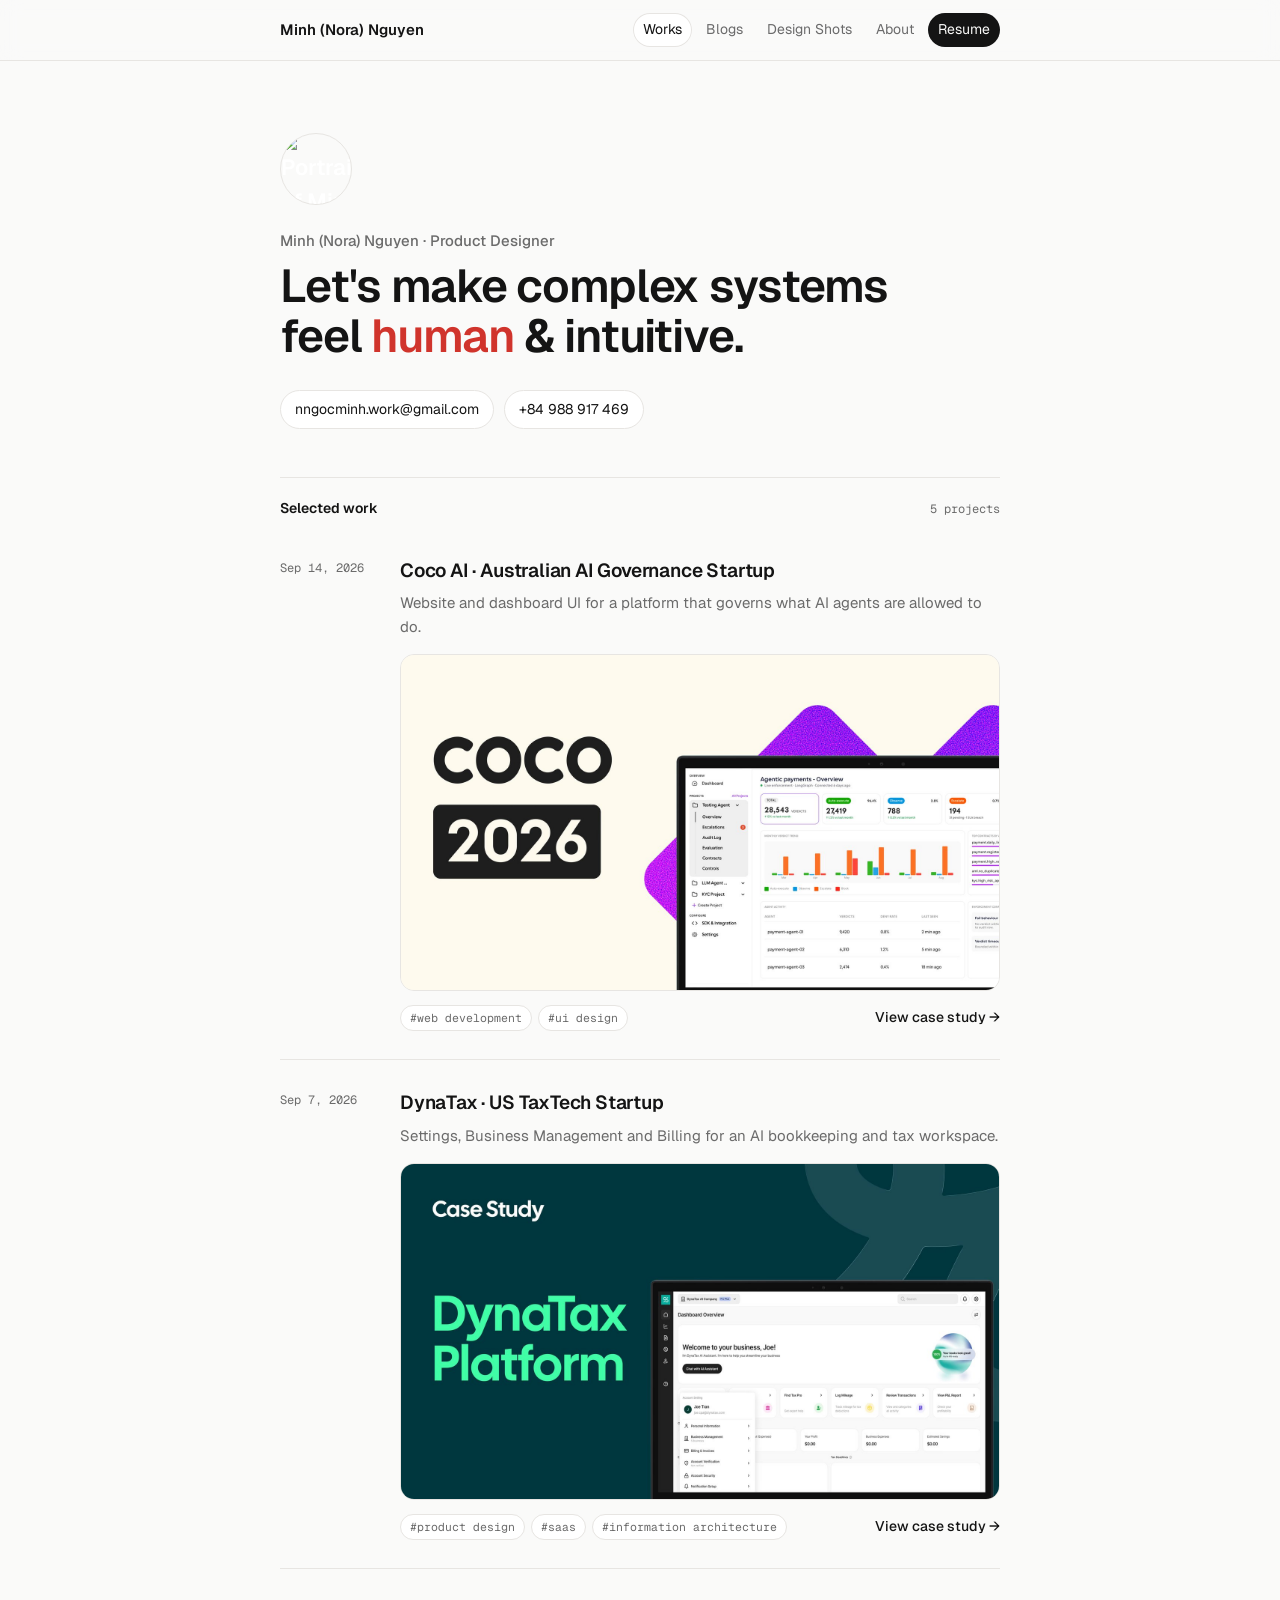
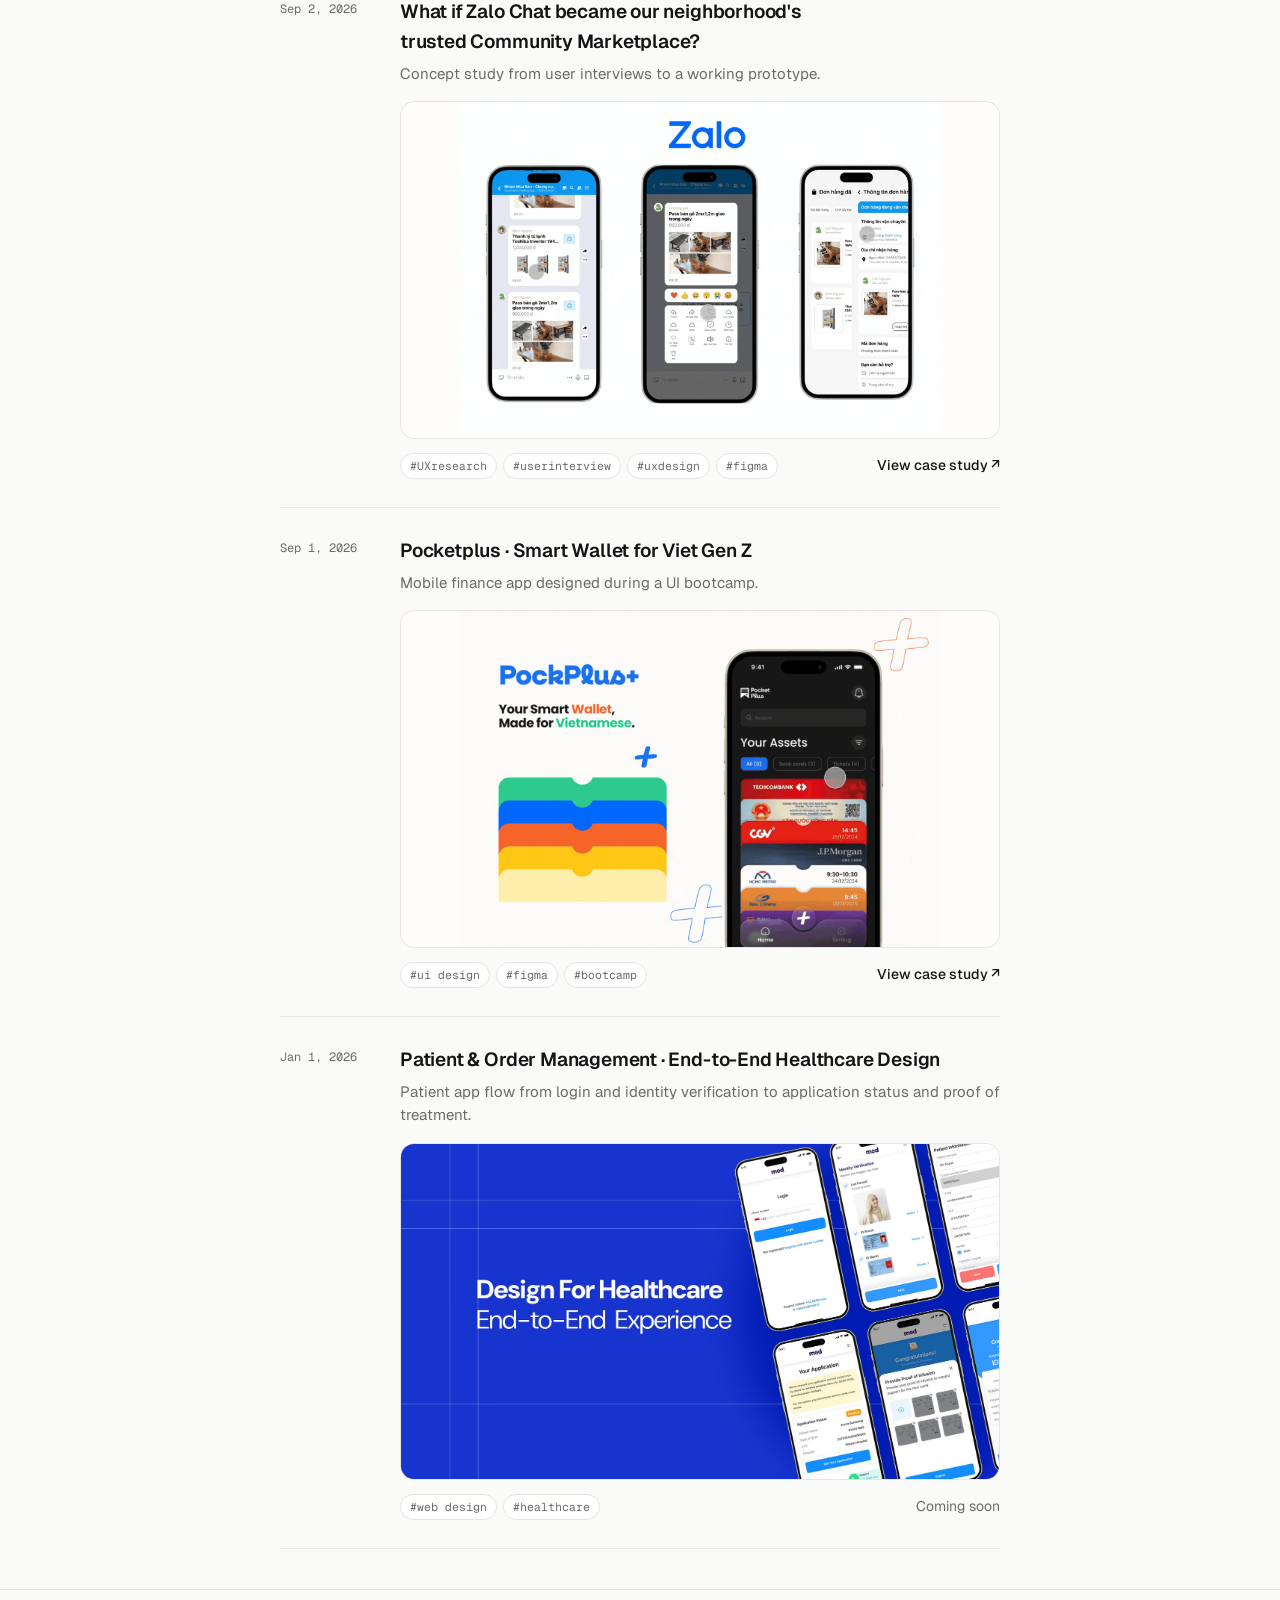
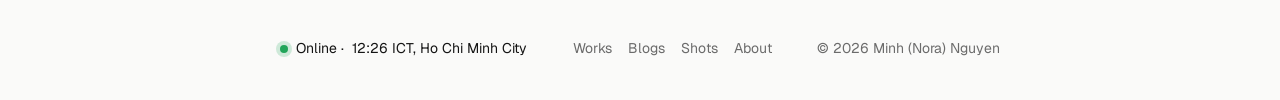
==== index.html @ eae0de62 "Add Coco AI case study with product map and design system; link Coco across site Co-Authored-By: Cla" ====
<!DOCTYPE html>
<html lang="en">
<head>
<meta charset="utf-8">
<meta name="viewport" content="width=device-width, initial-scale=1">
<title>Minh (Nora) Nguyen Portfolio</title>
<link rel="icon" type="image/webp" href="https://framerusercontent.com/images/r7KOQmPMssjx5nrZ70GzcocD2E8.webp?width=64&amp;height=64">
<link rel="apple-touch-icon" href="https://framerusercontent.com/images/r7KOQmPMssjx5nrZ70GzcocD2E8.webp?width=180&amp;height=180">
<meta name="description" content="Minh (Nora) Nguyen, Product Designer. Making complex systems feel human and intuitive.">
<link rel="preconnect" href="https://fonts.googleapis.com">
<link rel="preconnect" href="https://fonts.gstatic.com" crossorigin>
<link href="https://fonts.googleapis.com/css2?family=Geist:wght@400;500;600;700&family=Geist+Mono:wght@400;500&display=swap" rel="stylesheet">
<link rel="stylesheet" href="/assets/site.css">
</head>
<body>

<nav class="nav" aria-label="Main">
  <div class="col">
    <a class="brand" href="/">Minh (Nora) Nguyen</a>
    <div class="links">
      <a href="/" aria-current="page">Works</a>
      <a href="/blog/">Blogs</a>
      <a class="hide-sm" href="/shots/">Design Shots</a>
      <a href="/about/">About</a>
      <a class="cta" href="https://drive.google.com/file/d/1_ww6E40H3_KcrLkHbAdf2a5OAnSM7kxY/view" target="_blank" rel="noopener">Resume</a>
    </div>
  </div>
</nav>

<main class="col" id="top">
  <header class="intro">
    <div class="avatar photo"><img src="https://framerusercontent.com/images/r7KOQmPMssjx5nrZ70GzcocD2E8.webp?width=144&amp;height=144" width="72" height="72" alt="Portrait of Minh (Nora) Nguyen"></div>
    <h1>Minh (Nora) Nguyen · Product Designer</h1>
    <p class="tagline">Let's make complex systems feel <em>human</em> &amp; intuitive.</p>
    <div class="contact">
      <a href="mailto:nngocminh.work@gmail.com">nngocminh.work@gmail.com</a>
      <a href="tel:+84988917469">+84 988 917 469</a>
    </div>
  </header>

  <section id="works" aria-labelledby="works-title">
    <div class="feed-head"><h2 id="works-title">Selected work</h2><span>5 projects</span></div>

    <article class="entry">
      <div class="date">Sep 14, 2026</div>
      <div>
        <h3>Coco AI · Australian AI Governance Startup</h3>
        <p class="desc">Website and dashboard UI for a platform that governs what AI agents are allowed to do.</p>
        <a class="thumb" href="/coco/"><img src="thumbs/coco.jpg" width="1600" height="900" alt="Coco AI agentic payments dashboard on a laptop" loading="lazy"></a>
        <div class="row">
          <div class="tags"><span>#web development</span><span>#ui design</span></div>
          <a class="go" href="/coco/">View case study →</a>
        </div>
      </div>
    </article>

    <article class="entry">
      <div class="date">Sep 7, 2026</div>
      <div>
        <h3>DynaTax · US TaxTech Startup</h3>
        <p class="desc">Settings, Business Management and Billing for an AI bookkeeping and tax workspace.</p>
        <a class="thumb" href="dynatax/"><img src="thumbs/dynatax.jpg" width="1600" height="900" alt="DynaTax Platform case study cover with the dashboard and account settings menu"></a>
        <div class="row">
          <div class="tags"><span>#product design</span><span>#saas</span><span>#information architecture</span></div>
          <a class="go" href="dynatax/">View case study →</a>
        </div>
      </div>
    </article>

    <article class="entry">
      <div class="date">Sep 2, 2026</div>
      <div>
        <h3>What if Zalo Chat became our neighborhood's trusted Community Marketplace?</h3>
        <p class="desc">Concept study from user interviews to a working prototype.</p>
        <a class="thumb fit" href="https://zalouxcase.figweb.site/" rel="noopener"><video src="/thumbs/zalo.mp4" poster="/thumbs/zalo.jpg" width="1200" height="838" autoplay muted loop playsinline preload="metadata" aria-label="Animated walkthrough of Zalo community marketplace screens"></video></a>
        <div class="row">
          <div class="tags"><span>#UXresearch</span><span>#userinterview</span><span>#uxdesign</span><span>#figma</span></div>
          <a class="go" href="https://zalouxcase.figweb.site/" rel="noopener">View case study ↗</a>
        </div>
      </div>
    </article>

    <article class="entry">
      <div class="date">Sep 1, 2026</div>
      <div>
        <h3>Pocketplus · Smart Wallet for Viet Gen Z</h3>
        <p class="desc">Mobile finance app designed during a UI bootcamp.</p>
        <a class="thumb fit" href="https://digitalwallet-minhnguyen.figweb.site/" rel="noopener"><video src="/thumbs/pocketplus.mp4" poster="/thumbs/pocketplus.jpg" width="1200" height="838" autoplay muted loop playsinline preload="metadata" aria-label="Animated walkthrough of the PockPlus smart wallet app"></video></a>
        <div class="row">
          <div class="tags"><span>#ui design</span><span>#figma</span><span>#bootcamp</span></div>
          <a class="go" href="https://digitalwallet-minhnguyen.figweb.site/" rel="noopener">View case study ↗</a>
        </div>
      </div>
    </article>

    <article class="entry">
      <div class="date">Jan 1, 2026</div>
      <div>
        <h3>Patient &amp; Order Management · End-to-End Healthcare Design</h3>
        <p class="desc">Patient app flow from login and identity verification to application status and proof of treatment.</p>
        <div class="thumb"><img src="thumbs/medscore.jpg" width="1600" height="899" alt="Med app screens: login, identity verification, patient information and application status" loading="lazy"></div>
        <div class="row">
          <div class="tags"><span>#web design</span><span>#healthcare</span></div>
          <span class="go off">Coming soon</span>
        </div>
      </div>
    </article>
  </section>
</main>

<footer>
  <div class="col">
    <span class="status"><i aria-hidden="true"></i>Online · <span id="clock">Ho Chi Minh City</span></span>
    <div class="flinks"><a href="/">Works</a><a href="/blog/">Blogs</a><a href="/shots/">Shots</a><a href="/about/">About</a></div>
    <span>© 2026 Minh (Nora) Nguyen</span>
  </div>
</footer>

<script>
(function(){
  var el=document.getElementById('clock');
  function tick(){
    try{
      var t=new Intl.DateTimeFormat('en-GB',{hour:'2-digit',minute:'2-digit',timeZone:'Asia/Ho_Chi_Minh'}).format(new Date());
      el.textContent=t+' ICT, Ho Chi Minh City';
    }catch(e){}
  }
  tick();setInterval(tick,30000);
})();
</script>
<script>
(function(){
  try{if(window.matchMedia('(prefers-reduced-motion: reduce)').matches){document.querySelectorAll('video[autoplay]').forEach(function(v){v.removeAttribute('autoplay');v.pause();});}}catch(e){}
})();
</script>
</body>
</html>
---- assets/site.css ----
:root{
  /* Timeline feed: one narrow column, dates in a mono rail, big thumbnails */
  --bg:#fafaf9;
  --surface:#ffffff;
  --ink:#141414;
  --muted:#6b6b6b;
  --line:#e7e5e2;
  --accent:#d0342c;
  --font-body:"Geist", "Segoe UI", system-ui, sans-serif;
  --font-mono:"Geist Mono", ui-monospace, "SFMono-Regular", monospace;
  color-scheme:light;
}
@media (prefers-color-scheme:dark){
  :root:not([data-theme="light"]){--bg:#111111;--surface:#191919;--ink:#f2f2f0;--muted:#9a9a96;--line:#2a2a28;--accent:#ff5a4f;color-scheme:dark}
}
:root[data-theme="dark"]{--bg:#111111;--surface:#191919;--ink:#f2f2f0;--muted:#9a9a96;--line:#2a2a28;--accent:#ff5a4f;color-scheme:dark}

*{box-sizing:border-box}
body{margin:0;background:var(--bg);color:var(--ink);font-family:var(--font-body);font-size:16px;line-height:1.55;-webkit-font-smoothing:antialiased}
a{color:inherit;text-decoration:none}
a:focus-visible{outline:2px solid var(--accent);outline-offset:3px;border-radius:4px}
img{max-width:100%;display:block}
.col{width:min(720px,100% - 32px);margin-inline:auto}

/* Nav */
.nav{position:sticky;top:0;z-index:5;background:color-mix(in srgb,var(--bg) 85%,transparent);backdrop-filter:blur(10px);border-bottom:1px solid var(--line)}
.nav .col{display:flex;align-items:center;justify-content:space-between;gap:16px;height:60px}
.brand{font-weight:600;font-size:15px}
.links{display:flex;gap:4px;flex-wrap:wrap}
.links a{font-size:14px;color:var(--muted);padding:6px 10px;border-radius:999px}
.links a:hover{color:var(--ink);background:var(--surface)}
.links a.cta{color:var(--bg);background:var(--ink)}
.soon{font-family:var(--font-mono);font-size:10px;color:var(--muted);margin-left:4px}

/* Intro */
.intro{padding:72px 0 48px}
.avatar{width:72px;height:72px;border-radius:50%;background:radial-gradient(circle at 35% 35%,#ff7a6e,var(--accent) 55%,#5a0f0b);display:grid;place-items:center;color:#fff;font-weight:600;font-size:22px;margin-bottom:24px}
.intro h1{font-size:15px;font-weight:500;color:var(--muted);margin:0 0 10px}
.intro .tagline{font-size:clamp(30px,5vw,46px);line-height:1.08;font-weight:600;letter-spacing:-0.025em;margin:0;text-wrap:balance}
.intro .tagline em{font-style:normal;color:var(--accent)}
.contact{display:flex;flex-wrap:wrap;gap:10px;margin-top:28px}
.contact a{display:inline-flex;align-items:center;gap:8px;font-size:14px;border:1px solid var(--line);background:var(--surface);padding:8px 14px;border-radius:999px}
.contact a:hover{border-color:var(--ink)}

/* Feed */
.feed-head{display:flex;justify-content:space-between;align-items:baseline;border-top:1px solid var(--line);padding-top:20px;margin-bottom:8px}
.feed-head h2{font-size:14px;font-weight:600;margin:0}
.feed-head span{font-family:var(--font-mono);font-size:12px;color:var(--muted)}
.entry{display:grid;grid-template-columns:96px 1fr;gap:24px;padding:28px 0;border-bottom:1px solid var(--line)}
.date{font-family:var(--font-mono);font-size:12px;color:var(--muted);padding-top:3px;font-variant-numeric:tabular-nums}
.entry h3{font-size:19px;font-weight:600;letter-spacing:-0.01em;margin:0 0 6px;text-wrap:balance}
.entry .desc{color:var(--muted);font-size:15px;margin:0 0 16px}
.thumb{display:block;border-radius:14px;overflow:hidden;border:1px solid var(--line);background:var(--surface);aspect-ratio:16/9;transition:transform .25s ease}
.thumb img,.thumb video{display:block;width:100%;height:100%;object-fit:cover;object-position:center}
.thumb.fit{background:#fefdfc}
.thumb.fit img,.thumb.fit video{object-fit:contain}
a.thumb:hover{transform:translateY(-3px)}
.row{display:flex;flex-wrap:wrap;align-items:center;justify-content:space-between;gap:10px;margin-top:14px}
.tags{display:flex;flex-wrap:wrap;gap:6px}
.tags span{font-family:var(--font-mono);font-size:11.5px;color:var(--muted);background:var(--surface);border:1px solid var(--line);padding:3px 9px;border-radius:999px}
.go{font-size:14px;font-weight:500;display:inline-flex;align-items:center;gap:6px}
.go:hover{color:var(--accent)}
.go.off{color:var(--muted);font-weight:400}

/* Blogs */
.blogs{padding-top:56px}
.post{display:grid;grid-template-columns:96px 1fr;gap:24px;padding:28px 0;border-bottom:1px solid var(--line)}
.post-body{display:grid;grid-template-columns:1fr 200px;gap:24px;align-items:start}
.post h3{font-size:19px;font-weight:600;letter-spacing:-0.01em;margin:0 0 6px;text-wrap:balance}
.post img{width:200px;height:auto;aspect-ratio:3/2;object-fit:cover;border-radius:10px;border:1px solid var(--line);transition:transform .25s ease}
.post:hover img{transform:translateY(-3px)}
.post:hover .go{color:var(--accent)}
@media (max-width:560px){.post{grid-template-columns:1fr;gap:8px}.post-body{grid-template-columns:1fr}.post img{width:100%}}

/* About */
.about{padding:64px 0 24px}
.about h2{font-size:14px;font-weight:600;margin:0 0 12px}
.about p{font-size:18px;margin:0;max-width:60ch;text-wrap:pretty}

/* Footer */
footer{padding:48px 0 40px;margin-top:40px;border-top:1px solid var(--line);font-size:14px;color:var(--muted)}
footer .col{display:flex;flex-wrap:wrap;justify-content:space-between;gap:16px}
.status{display:inline-flex;align-items:center;gap:8px;color:var(--ink)}
.status i{width:8px;height:8px;border-radius:50%;background:#22a55a;box-shadow:0 0 0 4px color-mix(in srgb,#22a55a 20%,transparent)}
.flinks{display:flex;gap:16px}
.flinks a:hover{color:var(--ink)}

@media (max-width:560px){
  .links .hide-sm{display:none}
  .entry{grid-template-columns:1fr;gap:8px}
}
@media (prefers-reduced-motion:reduce){*{transition:none!important}}

/* Active nav item */
.links a[aria-current="page"]{color:var(--ink);background:var(--surface);box-shadow:inset 0 0 0 1px var(--line)}

/* Page header (Blogs, About) */
.page-head{padding:64px 0 32px}
.page-head .eyebrow{font-family:var(--font-mono);font-size:12px;color:var(--muted);margin:0 0 12px}
.page-head h1{font-size:clamp(32px,5vw,46px);line-height:1.08;font-weight:600;letter-spacing:-0.025em;margin:0;text-wrap:balance}

/* About page */
.about-photo{margin:0 0 40px}
.about-photo img{width:100%;height:auto;border-radius:16px;border:1px solid var(--line)}
.about-photo figcaption{font-size:13px;color:var(--muted);margin-top:10px}
.about-body p{font-size:19px;line-height:1.7;margin:0 0 22px;max-width:62ch;text-wrap:pretty}
.about-body .lead{font-size:clamp(22px,3vw,26px);line-height:1.45;font-weight:500;letter-spacing:-0.01em}
.domains{display:flex;flex-wrap:wrap;gap:8px;margin:8px 0 0}
.domains span{font-family:var(--font-mono);font-size:12px;border:1px solid var(--line);background:var(--surface);padding:5px 12px;border-radius:999px}

/* Secondary: compact work list on Blogs/About */
.more{margin-top:72px}
.mini{list-style:none;margin:0;padding:0}
.mini li{border-bottom:1px solid var(--line)}
.mini a,.mini .nolink{display:grid;grid-template-columns:96px 1fr auto;gap:24px;align-items:center;padding:14px 0;font-size:15px}
.mini .d{font-family:var(--font-mono);font-size:12px;color:var(--muted)}
.mini .arrow{color:var(--muted);font-size:14px}
.mini a:hover .t{color:var(--accent)}
@media (max-width:560px){.mini a,.mini .nolink{grid-template-columns:1fr auto;gap:12px}.mini .d{display:none}}

/* Design Shots: wide 2-column masonry, images at natural ratio */
.wide-col{width:min(1180px,100% - 32px);margin-inline:auto}
.shots{display:grid;grid-template-columns:1fr 1fr;gap:18px;align-items:start;padding-bottom:24px}
.shot{display:block;border-radius:16px;overflow:hidden;border:1px solid var(--line);background:var(--surface);position:relative}
.shot img,.shot video{display:block;width:100%;height:auto;transition:transform .35s ease}
a.shot:hover img,a.shot:hover video{transform:scale(1.015)}
.shot .label{position:absolute;left:12px;bottom:12px;font-size:13px;font-weight:500;background:rgba(20,20,20,.78);color:#fff;padding:6px 12px;border-radius:999px;opacity:0;transform:translateY(4px);transition:opacity .2s ease,transform .2s ease}
.shot:hover .label,.shot:focus-visible .label{opacity:1;transform:none}
@media (max-width:640px){.shots{grid-template-columns:1fr}}
.wide-col .shots{padding-top:32px}

/* Avatar photo */
.avatar.photo{background:none;overflow:hidden;border:1px solid var(--line)}
.avatar.photo img{width:100%;height:100%;object-fit:cover}

/* Case study pages */
.back{display:inline-flex;align-items:center;gap:6px;font-size:14px;color:var(--muted);margin-top:28px;padding:6px 12px 6px 10px;border:1px solid var(--line);border-radius:999px;background:var(--surface)}
.back:hover{color:var(--ink);border-color:var(--ink)}
.cs-wide{width:min(1040px,100% - 32px);margin-inline:auto}
.cs-head{padding:28px 0 32px}
.cs-head .lede{font-size:19px;color:var(--muted);margin:18px 0 0;max-width:60ch}
.cs-meta{display:grid;grid-template-columns:repeat(4,minmax(0,1fr));gap:20px;margin:32px 0 0;padding:20px 0 0;border-top:1px solid var(--line)}
.cs-meta dt{font-family:var(--font-mono);font-size:11px;color:var(--muted);text-transform:uppercase;letter-spacing:.06em;margin-bottom:4px}
.cs-meta dd{margin:0;font-size:14px;line-height:1.45}
.cs-cover{border-radius:16px;overflow:hidden;border:1px solid var(--line);margin:8px auto 0}
.cs-cover img{width:100%;height:auto}
.cs-sec{padding:72px 0 0}
.cs-sec .num{font-family:var(--font-mono);font-size:12px;color:var(--muted);margin-bottom:10px}
.cs-sec h2{font-size:clamp(24px,3.4vw,32px);line-height:1.15;font-weight:600;letter-spacing:-0.02em;margin:0 0 12px;text-wrap:balance}
.cs-sec p{color:var(--muted);font-size:16.5px;margin:0 0 12px;max-width:62ch}
.chips{display:flex;flex-wrap:wrap;gap:6px;margin-top:16px}
.chips span{font-family:var(--font-mono);font-size:11.5px;color:var(--muted);background:var(--surface);border:1px solid var(--line);padding:3px 9px;border-radius:999px}
.cs-cards{display:grid;grid-template-columns:repeat(3,minmax(0,1fr));gap:14px;margin-top:24px}
.cs-card{background:var(--surface);border:1px solid var(--line);border-radius:14px;padding:20px}
.cs-card .k{font-family:var(--font-mono);font-size:11px;color:var(--accent);margin-bottom:10px}
.cs-card h3{font-size:16px;font-weight:600;margin:0 0 6px}
.cs-card p{font-size:14.5px;margin:0}
.cs-fig{margin:28px auto 0}
.cs-fig .frame{border-radius:14px;overflow:hidden;border:1px solid var(--line);background:var(--surface);padding:clamp(10px,2.4vw,24px)}
.cs-fig img{width:100%;height:auto;border-radius:8px}
.cs-fig figcaption{font-size:13.5px;color:var(--muted);margin-top:10px}
.cs-fig figcaption b{color:var(--ink);font-weight:600;margin-right:6px}
.cs-feature{display:grid;grid-template-columns:260px 1fr;gap:32px;align-items:start;margin-top:40px}
.cs-feature h3{font-size:17px;font-weight:600;margin:0 0 6px}
.cs-feature p{font-size:15px}
.cs-feature ul{margin:8px 0 0;padding-left:18px;color:var(--muted);font-size:14px}
.cs-feature .cs-fig{margin:0}
.cs-out{display:grid;grid-template-columns:repeat(3,minmax(0,1fr));gap:20px;margin-top:24px}
.cs-out div{border-top:2px solid var(--ink);padding-top:14px}
.cs-out h3{font-size:16px;font-weight:600;margin:0 0 6px}
.cs-out p{font-size:14.5px;margin:0}
.cs-end{display:flex;justify-content:space-between;flex-wrap:wrap;gap:12px;margin-top:72px;padding-top:24px;border-top:1px solid var(--line);font-size:15px;font-weight:500}
.cs-end a:hover{color:var(--accent)}
@media (max-width:760px){
  .cs-meta{grid-template-columns:repeat(2,minmax(0,1fr))}
  .cs-cards,.cs-out{grid-template-columns:1fr}
  .cs-feature{grid-template-columns:1fr;gap:12px}
}
.cs-grid2{display:grid;grid-template-columns:1fr 1fr;gap:16px;margin-top:28px}
.cs-grid2 .cs-fig{margin:0}
.cs-split{display:grid;grid-template-columns:1fr 1fr;gap:14px;margin-top:24px}
.cs-split .cs-card ul{margin:10px 0 0;padding-left:18px;color:var(--muted);font-size:14px}
.cs-split .cs-card li{margin-bottom:4px}
.cs-quote{margin:28px 0 0;padding:4px 0 4px 18px;border-left:3px solid var(--accent);font-size:19px;line-height:1.45;font-weight:500;letter-spacing:-0.01em;color:var(--ink);max-width:56ch}
@media (max-width:760px){.cs-grid2,.cs-split{grid-template-columns:1fr}}

/* Case study: two-level IA cards, 2-up figure grid */
.cs-ia{display:grid;grid-template-columns:1fr 1fr;gap:14px;margin-top:24px}
.cs-ia .lvl{background:var(--surface);border:1px solid var(--line);border-radius:14px;padding:20px}
.cs-ia .where{font-family:var(--font-mono);font-size:11px;color:var(--accent);margin-bottom:8px}
.cs-ia h3{font-size:17px;font-weight:600;margin:0 0 4px}
.cs-ia .who{font-size:14px;color:var(--muted);margin:0 0 12px}
.cs-ia ul{margin:0;padding:0;list-style:none;font-size:14.5px}
.cs-ia li{padding:7px 0;border-top:1px solid var(--line)}
.cs-ia li span{color:var(--muted)}
.cs-grid2{display:grid;grid-template-columns:1fr 1fr;gap:16px;margin-top:28px;align-items:start}
.cs-grid2 .cs-fig{margin:0}
.cs-pull{margin:28px 0 0;padding:4px 0 4px 18px;border-left:3px solid var(--accent);font-size:19px;line-height:1.45;font-weight:500;color:var(--ink);max-width:56ch}
@media (max-width:760px){.cs-ia,.cs-grid2{grid-template-columns:1fr}}
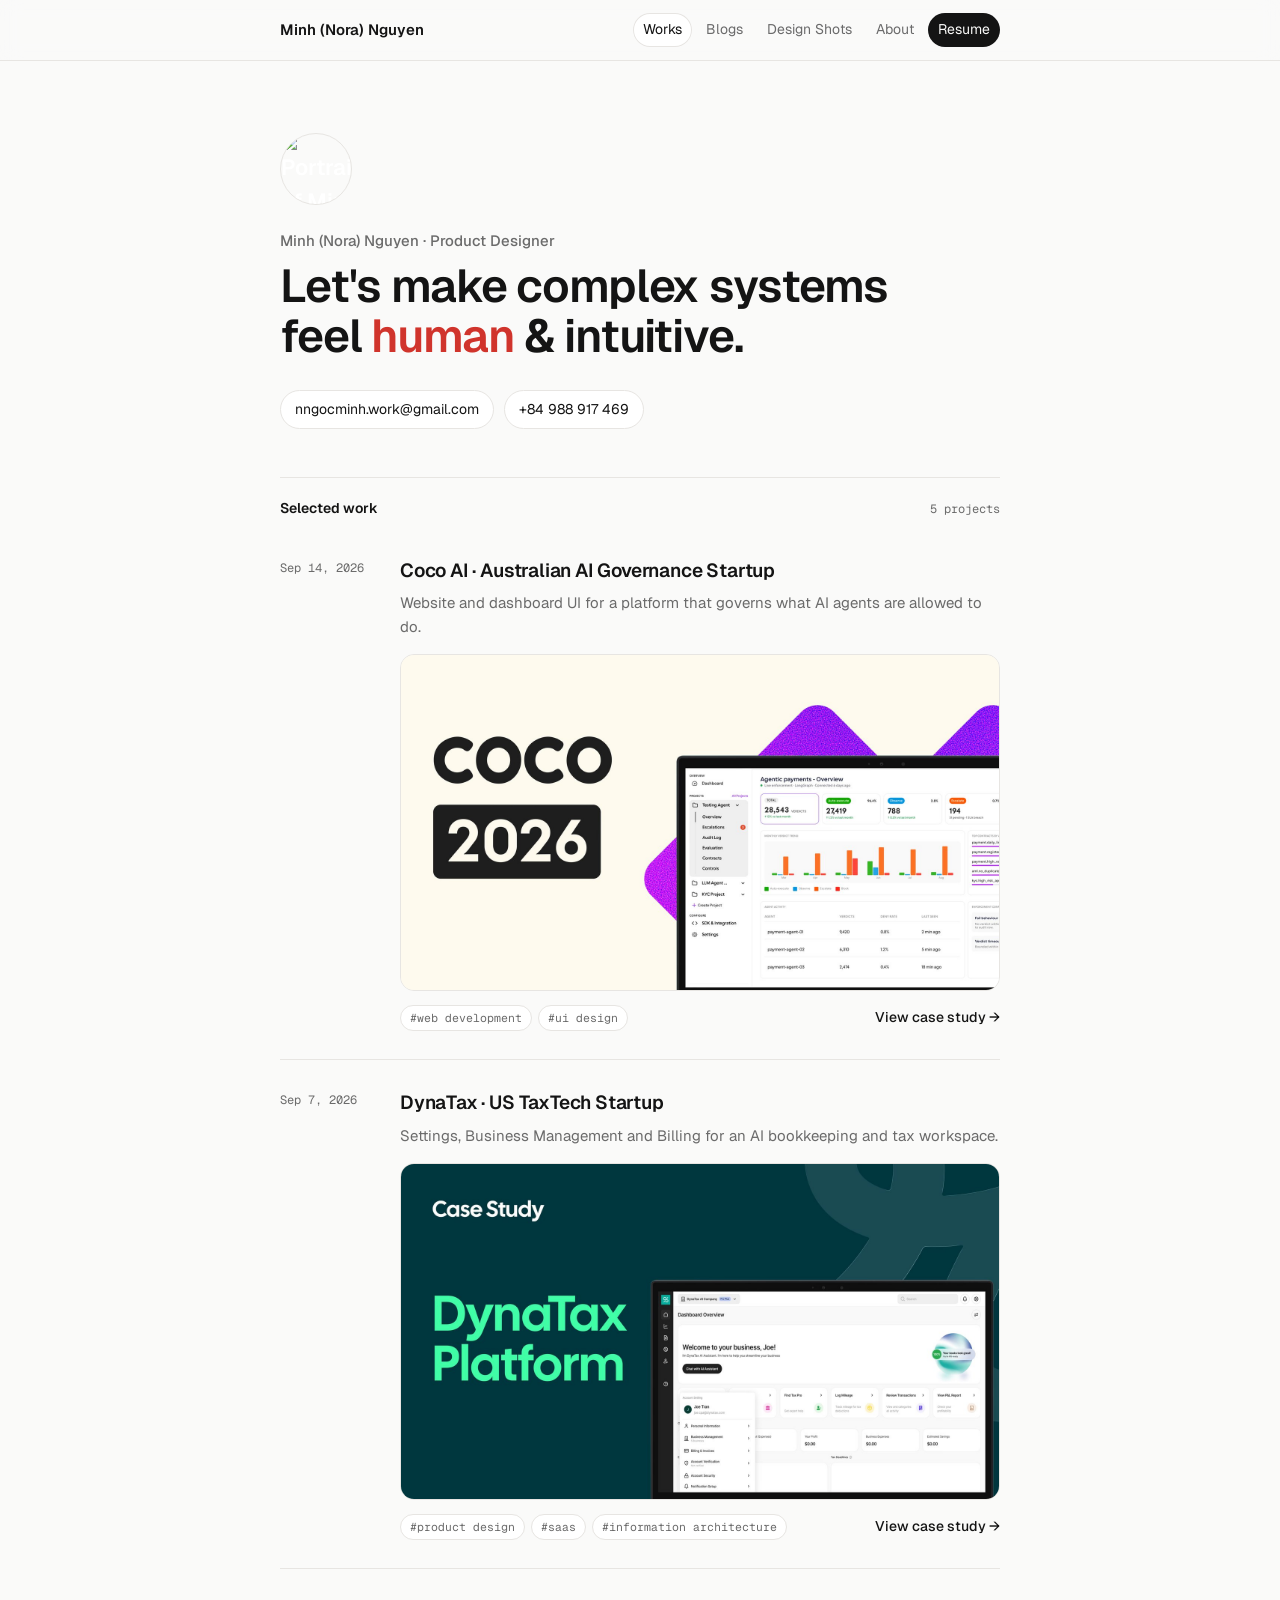
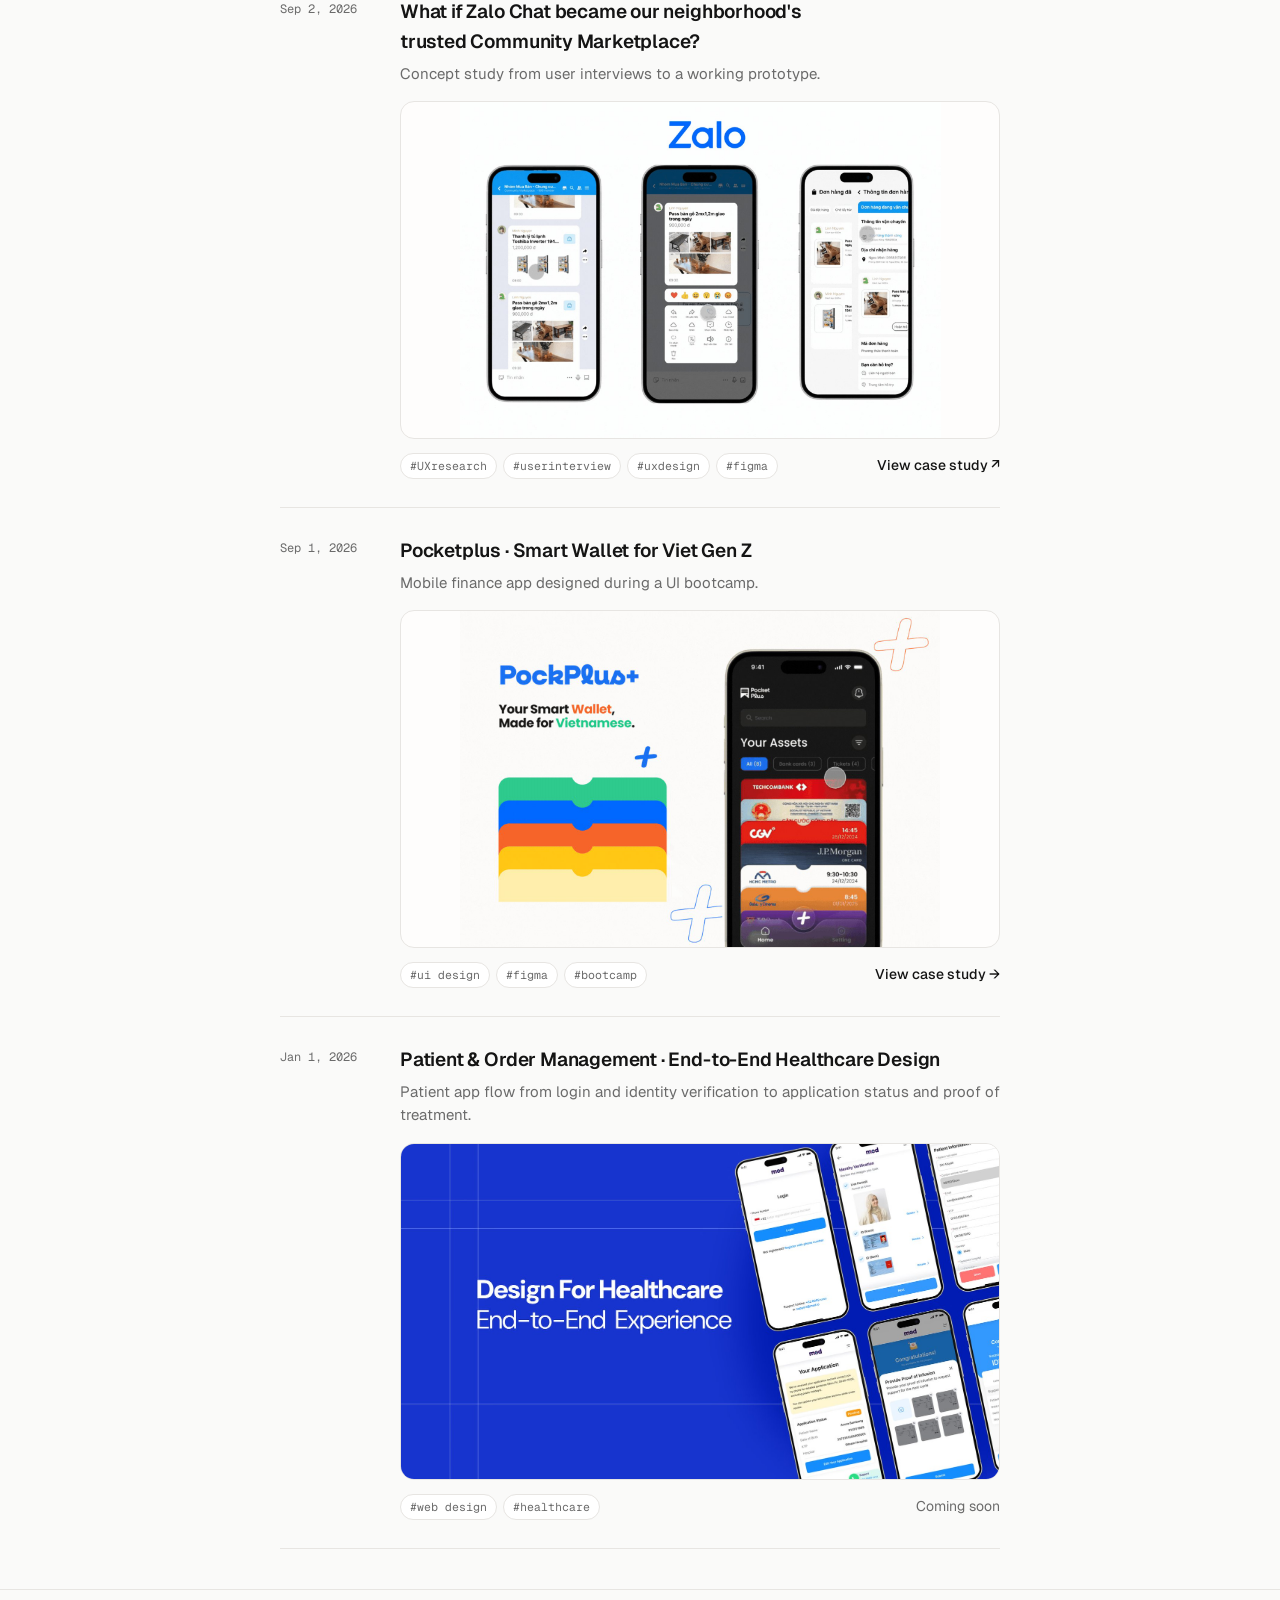
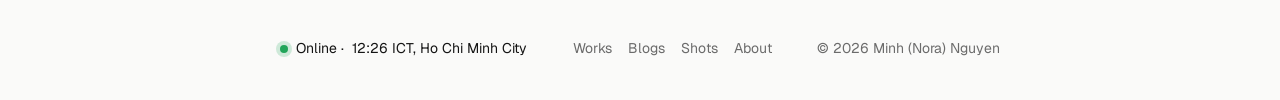
==== commit d3b1d7cb: "Add Pocketplus case study page and link it across the site Co-Authored-By: Claude Opus 5.5 <noreply@" ====
--- a/index.html
+++ b/index.html
@@ -85,10 +85,10 @@
       <div>
         <h3>Pocketplus · Smart Wallet for Viet Gen Z</h3>
         <p class="desc">Mobile finance app designed during a UI bootcamp.</p>
-        <a class="thumb fit" href="https://digitalwallet-minhnguyen.figweb.site/" rel="noopener"><video src="/thumbs/pocketplus.mp4" poster="/thumbs/pocketplus.jpg" width="1200" height="838" autoplay muted loop playsinline preload="metadata" aria-label="Animated walkthrough of the PockPlus smart wallet app"></video></a>
+        <a class="thumb fit" href="/pocketplus/"><video src="/thumbs/pocketplus.mp4" poster="/thumbs/pocketplus.jpg" width="1200" height="838" autoplay muted loop playsinline preload="metadata" aria-label="Animated walkthrough of the PockPlus smart wallet app"></video></a>
         <div class="row">
           <div class="tags"><span>#ui design</span><span>#figma</span><span>#bootcamp</span></div>
-          <a class="go" href="https://digitalwallet-minhnguyen.figweb.site/" rel="noopener">View case study ↗</a>
+          <a class="go" href="/pocketplus/">View case study →</a>
         </div>
       </div>
     </article>
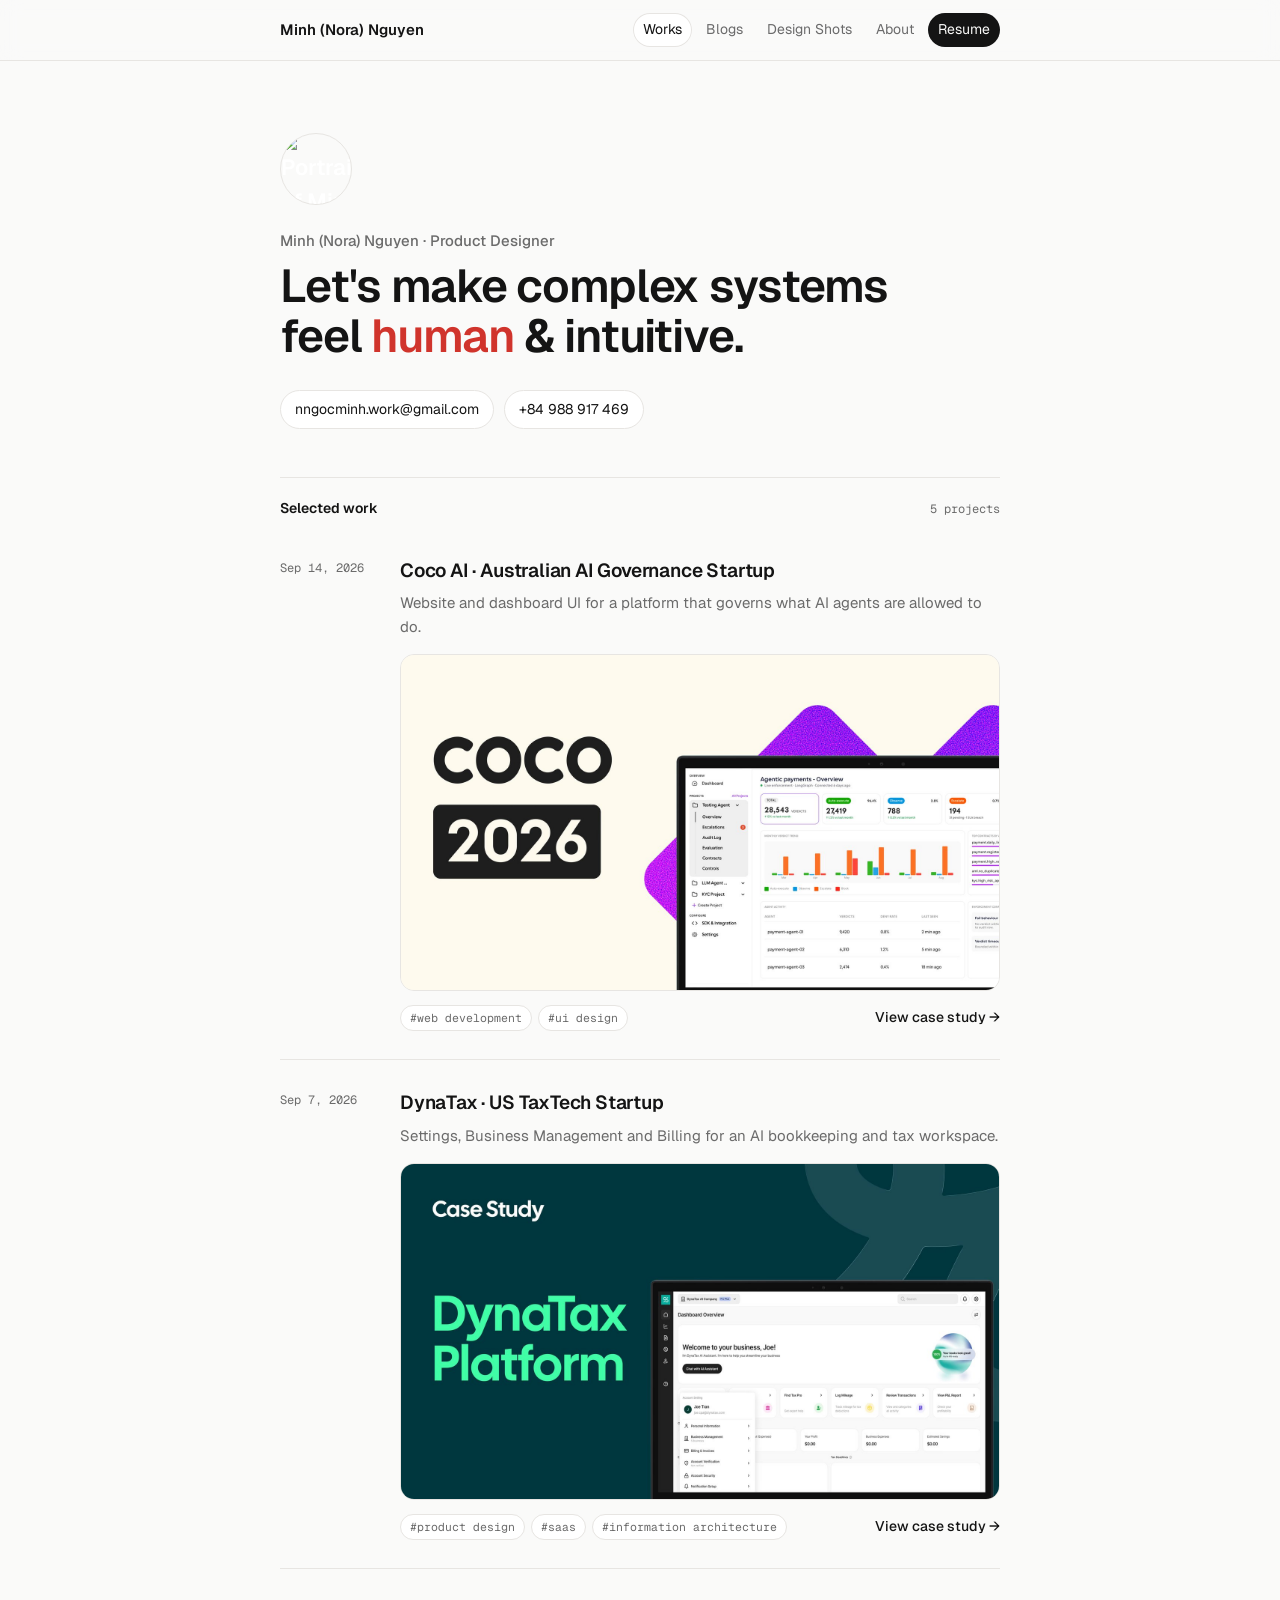
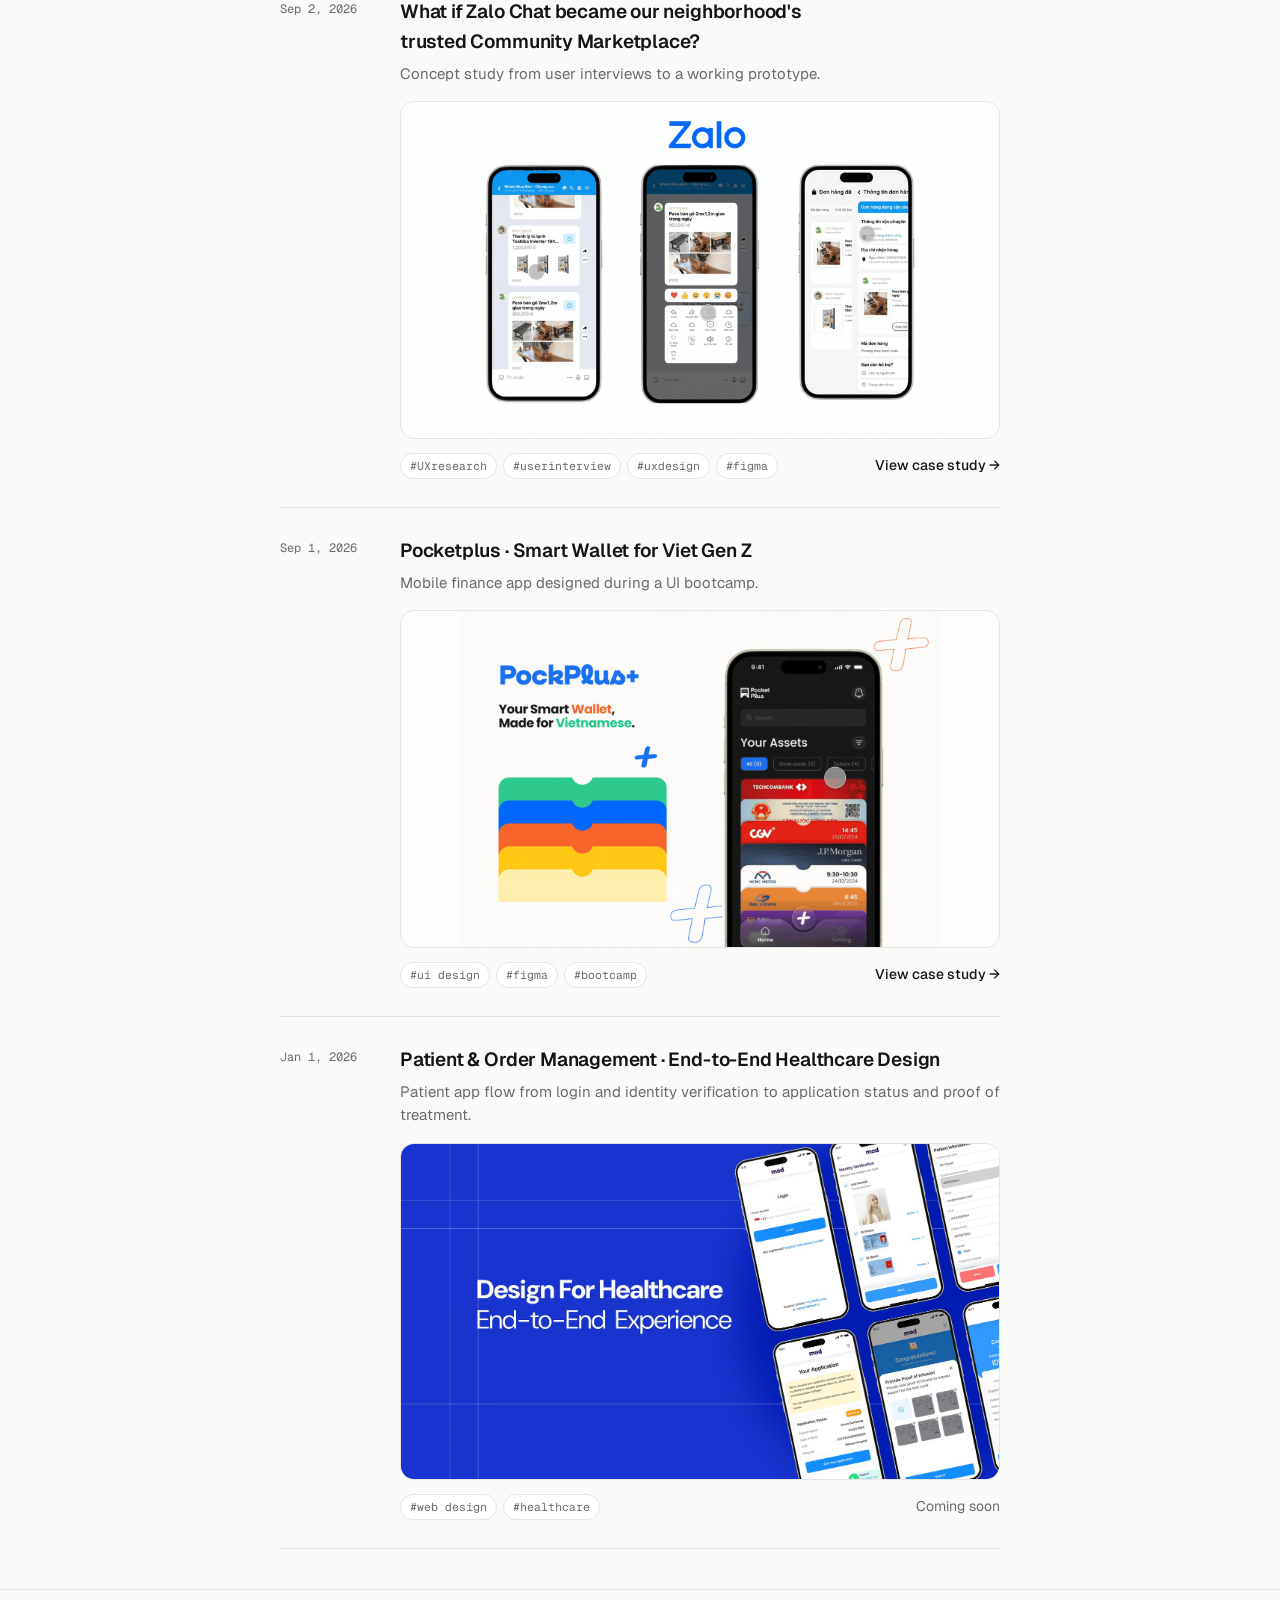
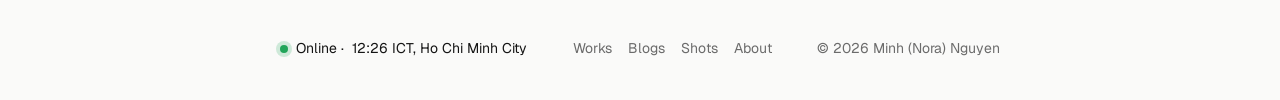
==== commit 50fa7036: "Add Zalo case study page with embedded Figma deck; link Zalo across the site Co-Authored-By: Claude " ====
--- a/index.html
+++ b/index.html
@@ -72,10 +72,10 @@
       <div>
         <h3>What if Zalo Chat became our neighborhood's trusted Community Marketplace?</h3>
         <p class="desc">Concept study from user interviews to a working prototype.</p>
-        <a class="thumb fit" href="https://zalouxcase.figweb.site/" rel="noopener"><video src="/thumbs/zalo.mp4" poster="/thumbs/zalo.jpg" width="1200" height="838" autoplay muted loop playsinline preload="metadata" aria-label="Animated walkthrough of Zalo community marketplace screens"></video></a>
+        <a class="thumb fit" href="/zalo/"><video src="/thumbs/zalo.mp4" poster="/thumbs/zalo.jpg" width="1200" height="838" autoplay muted loop playsinline preload="metadata" aria-label="Animated walkthrough of Zalo community marketplace screens"></video></a>
         <div class="row">
           <div class="tags"><span>#UXresearch</span><span>#userinterview</span><span>#uxdesign</span><span>#figma</span></div>
-          <a class="go" href="https://zalouxcase.figweb.site/" rel="noopener">View case study ↗</a>
+          <a class="go" href="/zalo/">View case study →</a>
         </div>
       </div>
     </article>
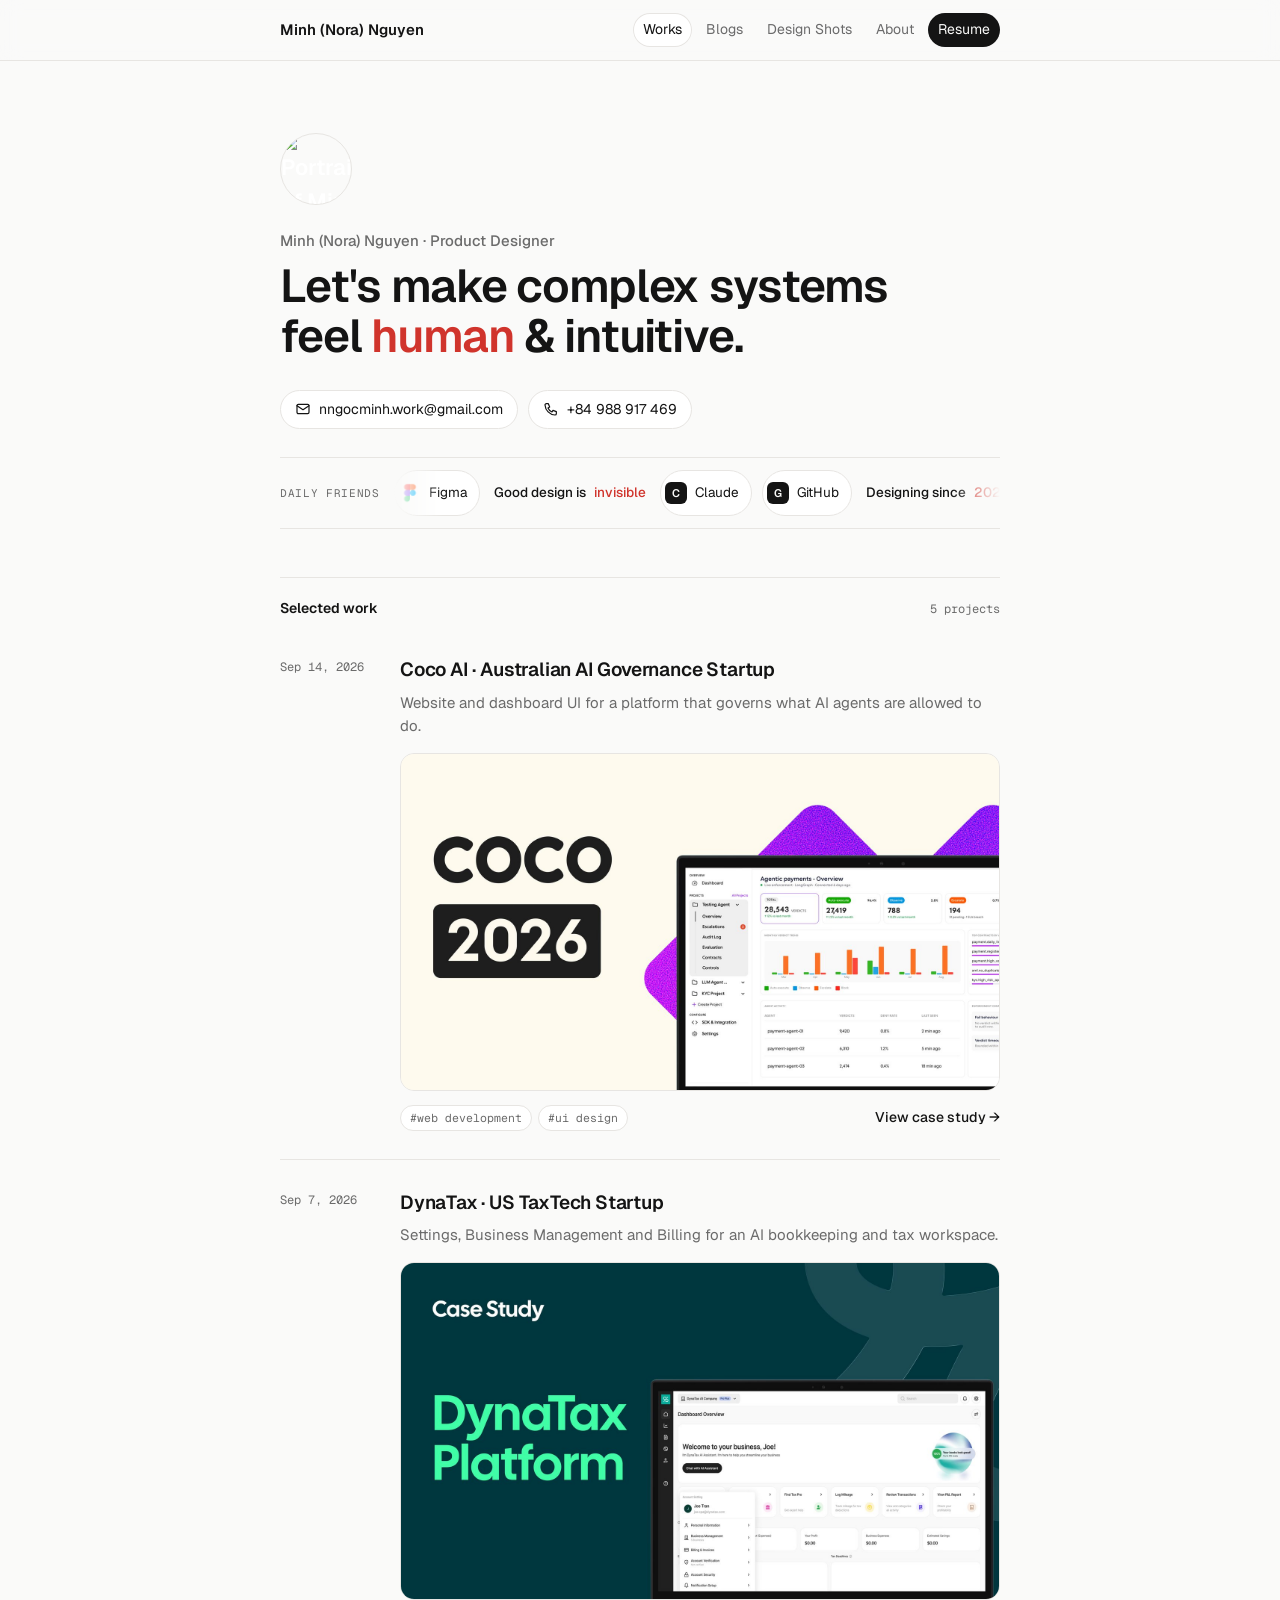
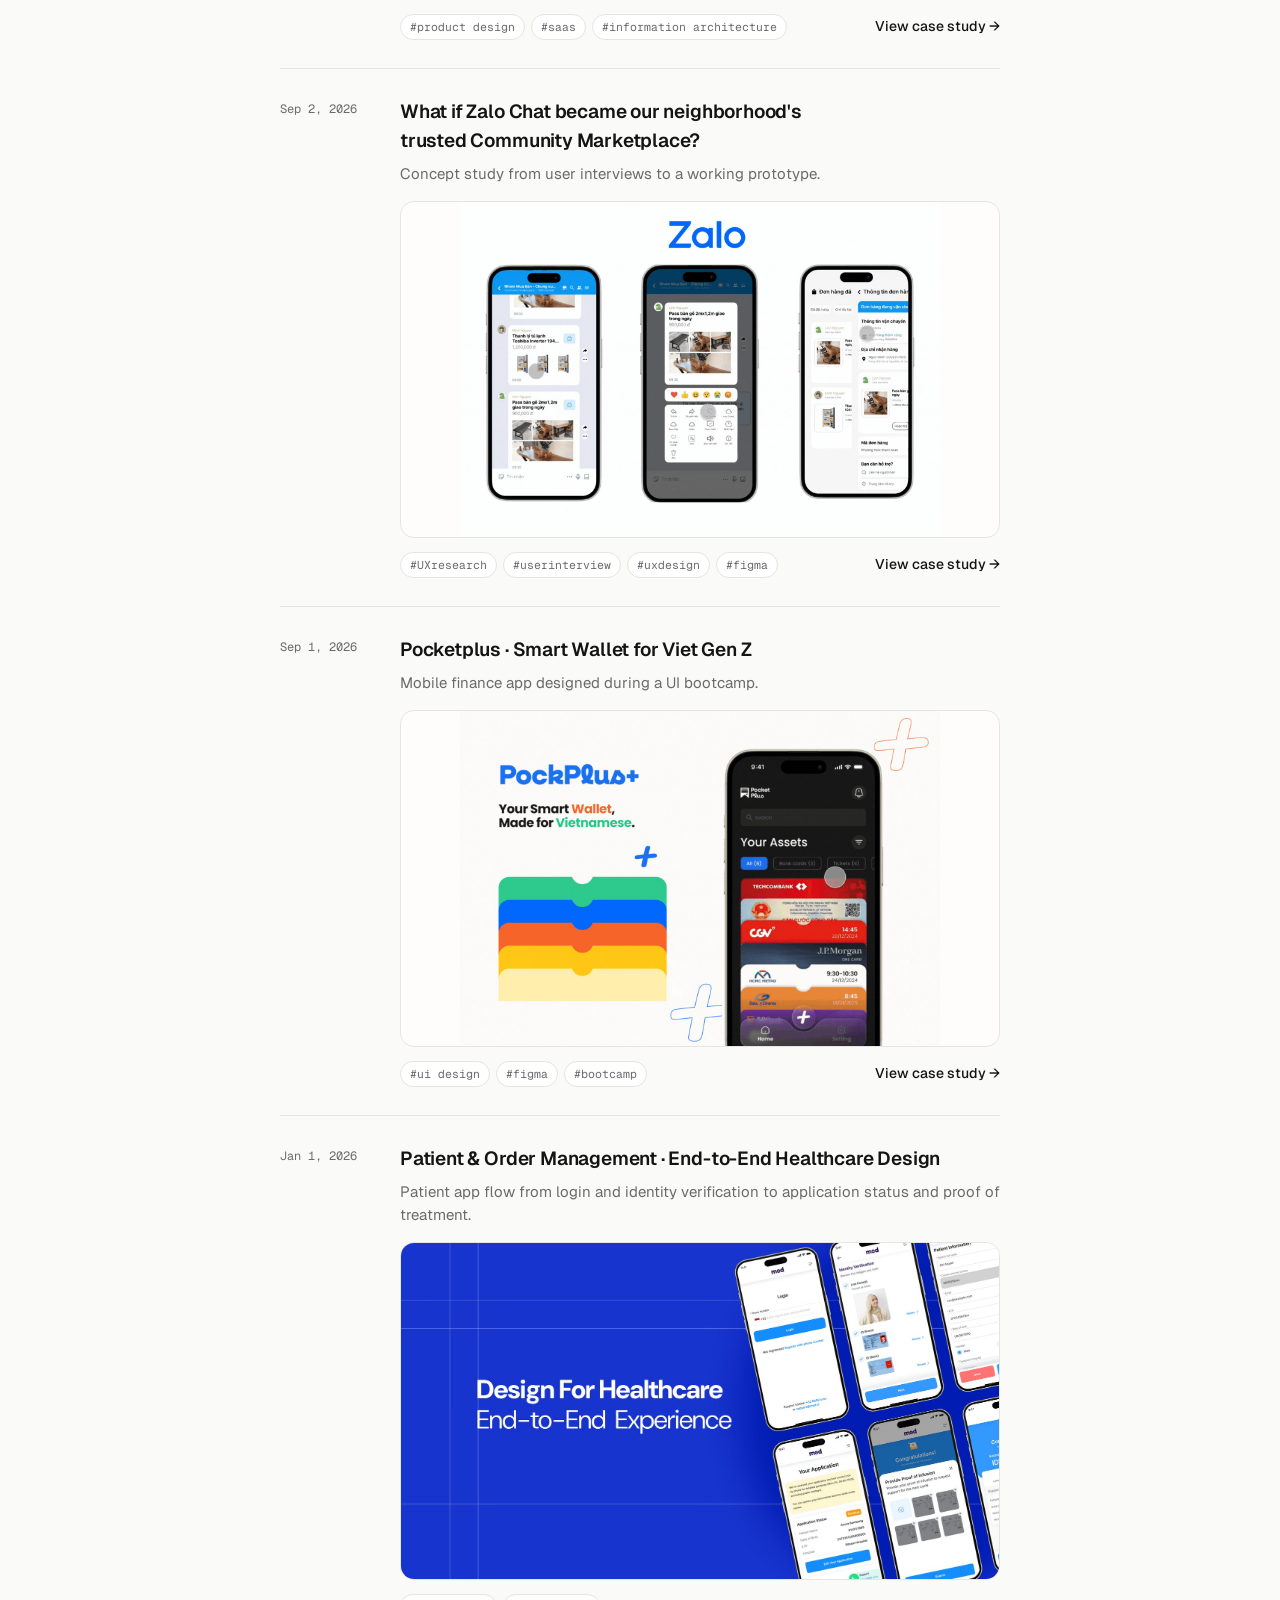
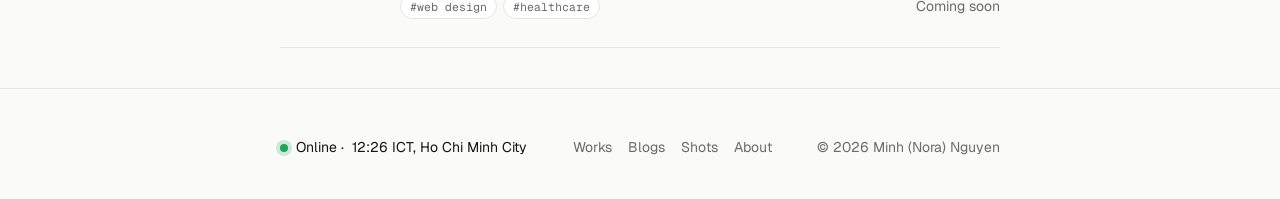
==== commit 7432fd7f: "Mobile hamburger menu on all pages; hero contact icons and daily-friends marquee Co-Authored-By: Cla" ====
--- a/index.html
+++ b/index.html
@@ -17,12 +17,13 @@
 <nav class="nav" aria-label="Main">
   <div class="col">
     <a class="brand" href="/">Minh (Nora) Nguyen</a>
-    <div class="links">
+    <button class="burger" type="button" aria-expanded="false" aria-controls="site-links" aria-label="Open menu"><span></span><span></span></button>
+    <div class="links" id="site-links">
       <a href="/" aria-current="page">Works</a>
       <a href="/blog/">Blogs</a>
       <a class="hide-sm" href="/shots/">Design Shots</a>
       <a href="/about/">About</a>
-      <a class="cta" href="https://drive.google.com/file/d/1_ww6E40H3_KcrLkHbAdf2a5OAnSM7kxY/view" target="_blank" rel="noopener">Resume</a>
+      <a class="cta" href="/resume/">Resume</a>
     </div>
   </div>
 </nav>
@@ -33,8 +34,12 @@
     <h1>Minh (Nora) Nguyen · Product Designer</h1>
     <p class="tagline">Let's make complex systems feel <em>human</em> &amp; intuitive.</p>
     <div class="contact">
-      <a href="mailto:nngocminh.work@gmail.com">nngocminh.work@gmail.com</a>
-      <a href="tel:+84988917469">+84 988 917 469</a>
+      <a href="mailto:nngocminh.work@gmail.com"><svg viewBox="0 0 24 24" fill="none" stroke="currentColor" stroke-width="1.8" stroke-linecap="round" stroke-linejoin="round" aria-hidden="true"><rect x="3" y="5" width="18" height="14" rx="2"/><path d="m3 7 9 6 9-6"/></svg>nngocminh.work@gmail.com</a>
+      <a href="tel:+84988917469"><svg viewBox="0 0 24 24" fill="none" stroke="currentColor" stroke-width="1.8" stroke-linecap="round" stroke-linejoin="round" aria-hidden="true"><path d="M5 4h3l2 5-2.5 1.5a11 11 0 0 0 6 6L15 14l5 2v3a2 2 0 0 1-2 2A16 16 0 0 1 3 6a2 2 0 0 1 2-2"/></svg>+84 988 917 469</a>
+    </div>
+    <div class="friends">
+      <span class="lbl">Daily friends</span>
+      <div class="marquee"><div class="track"><span class="tool"><img src="/assets/logos/figma.png" width="22" height="22" alt="">Figma</span><span class="slogan">Good design is <i>invisible</i></span><span class="tool"><span class="mono" aria-hidden="true">C</span>Claude</span><span class="tool"><span class="mono" aria-hidden="true">G</span>GitHub</span><span class="slogan">Designing since <i>2024</i></span><span class="tool"><span class="mono" aria-hidden="true">S</span>Stitch</span><span class="tool"><img src="/assets/logos/illustrator.png" width="22" height="22" alt="">Illustrator</span><span class="tool"><img src="/assets/logos/photoshop.png" width="22" height="22" alt="">Photoshop</span><span aria-hidden="true" style="display:contents"><span class="tool"><img aria-hidden="true" src="/assets/logos/figma.png" width="22" height="22" alt="">Figma</span><span class="slogan">Good design is <i>invisible</i></span><span class="tool"><span class="mono" aria-hidden="true">C</span>Claude</span><span class="tool"><span class="mono" aria-hidden="true">G</span>GitHub</span><span class="slogan">Designing since <i>2024</i></span><span class="tool"><span class="mono" aria-hidden="true">S</span>Stitch</span><span class="tool"><img aria-hidden="true" src="/assets/logos/illustrator.png" width="22" height="22" alt="">Illustrator</span><span class="tool"><img aria-hidden="true" src="/assets/logos/photoshop.png" width="22" height="22" alt="">Photoshop</span></span></div></div>
     </div>
   </header>
 
@@ -133,5 +138,6 @@
   try{if(window.matchMedia('(prefers-reduced-motion: reduce)').matches){document.querySelectorAll('video[autoplay]').forEach(function(v){v.removeAttribute('autoplay');v.pause();});}}catch(e){}
 })();
 </script>
+<script src="/assets/site.js" defer></script>
 </body>
 </html>
--- a/assets/site.css
+++ b/assets/site.css
@@ -197,3 +197,36 @@
 .cs-grid2 .cs-fig{margin:0}
 .cs-pull{margin:28px 0 0;padding:4px 0 4px 18px;border-left:3px solid var(--accent);font-size:19px;line-height:1.45;font-weight:500;color:var(--ink);max-width:56ch}
 @media (max-width:760px){.cs-ia,.cs-grid2{grid-template-columns:1fr}}
+
+/* Mobile menu */
+.burger{display:none;width:40px;height:40px;border-radius:999px;border:1px solid var(--line);background:var(--surface);align-items:center;justify-content:center;flex-direction:column;gap:5px;cursor:pointer;padding:0}
+.burger span{display:block;width:16px;height:1.5px;background:var(--ink);transition:transform .2s ease,opacity .2s ease}
+.nav.open .burger span:nth-child(1){transform:translateY(3.25px) rotate(45deg)}
+.nav.open .burger span:nth-child(2){transform:translateY(-3.25px) rotate(-45deg)}
+.burger:focus-visible{outline:2px solid var(--accent);outline-offset:2px}
+@media (max-width:640px){
+  .nav .col{position:relative}
+  .burger{display:inline-flex}
+  .links{display:none;position:absolute;top:calc(100% + 1px);left:-16px;right:-16px;flex-direction:column;gap:2px;padding:10px 16px 16px;background:var(--bg);border-bottom:1px solid var(--line);box-shadow:0 18px 30px -18px rgba(0,0,0,.25)}
+  .nav.open .links{display:flex}
+  .links a{font-size:17px;padding:12px 12px;border-radius:12px}
+  .links a.cta{margin-top:6px;text-align:center}
+  .links .hide-sm{display:block}
+}
+
+/* Hero: contact buttons with icons + "daily friends" marquee */
+.contact a svg{width:16px;height:16px;flex:none}
+.friends{margin-top:28px;display:flex;align-items:center;gap:14px;border-top:1px solid var(--line);border-bottom:1px solid var(--line);padding:12px 0;overflow:hidden}
+.friends .lbl{font-family:var(--font-mono);font-size:11px;letter-spacing:.06em;text-transform:uppercase;color:var(--muted);white-space:nowrap;flex:none}
+.marquee{flex:1;overflow:hidden;-webkit-mask-image:linear-gradient(90deg,transparent,#000 8%,#000 92%,transparent);mask-image:linear-gradient(90deg,transparent,#000 8%,#000 92%,transparent)}
+.track{display:flex;gap:10px;width:max-content;animation:slide 28s linear infinite}
+.marquee:hover .track{animation-play-state:paused}
+.track>*{flex:none;display:inline-flex;align-items:center;gap:8px;font-size:13.5px;white-space:nowrap}
+.tool{border:1px solid var(--line);background:var(--surface);border-radius:999px;padding:4px 12px 4px 4px;line-height:1}
+.tool img{width:22px;height:22px;border-radius:6px}
+.tool .mono{width:22px;height:22px;border-radius:6px;background:var(--ink);color:var(--bg);font-size:11px;font-weight:600;display:grid;place-items:center}
+.slogan{font-weight:500;color:var(--ink);padding:4px;line-height:1}
+.slogan i{font-style:normal;color:var(--accent)}
+@keyframes slide{from{transform:translateX(0)}to{transform:translateX(-50%)}}
+@media (prefers-reduced-motion:reduce){.track{animation:none}}
+@media (max-width:560px){.friends{flex-direction:column;align-items:flex-start;gap:8px}.marquee{width:100%}}
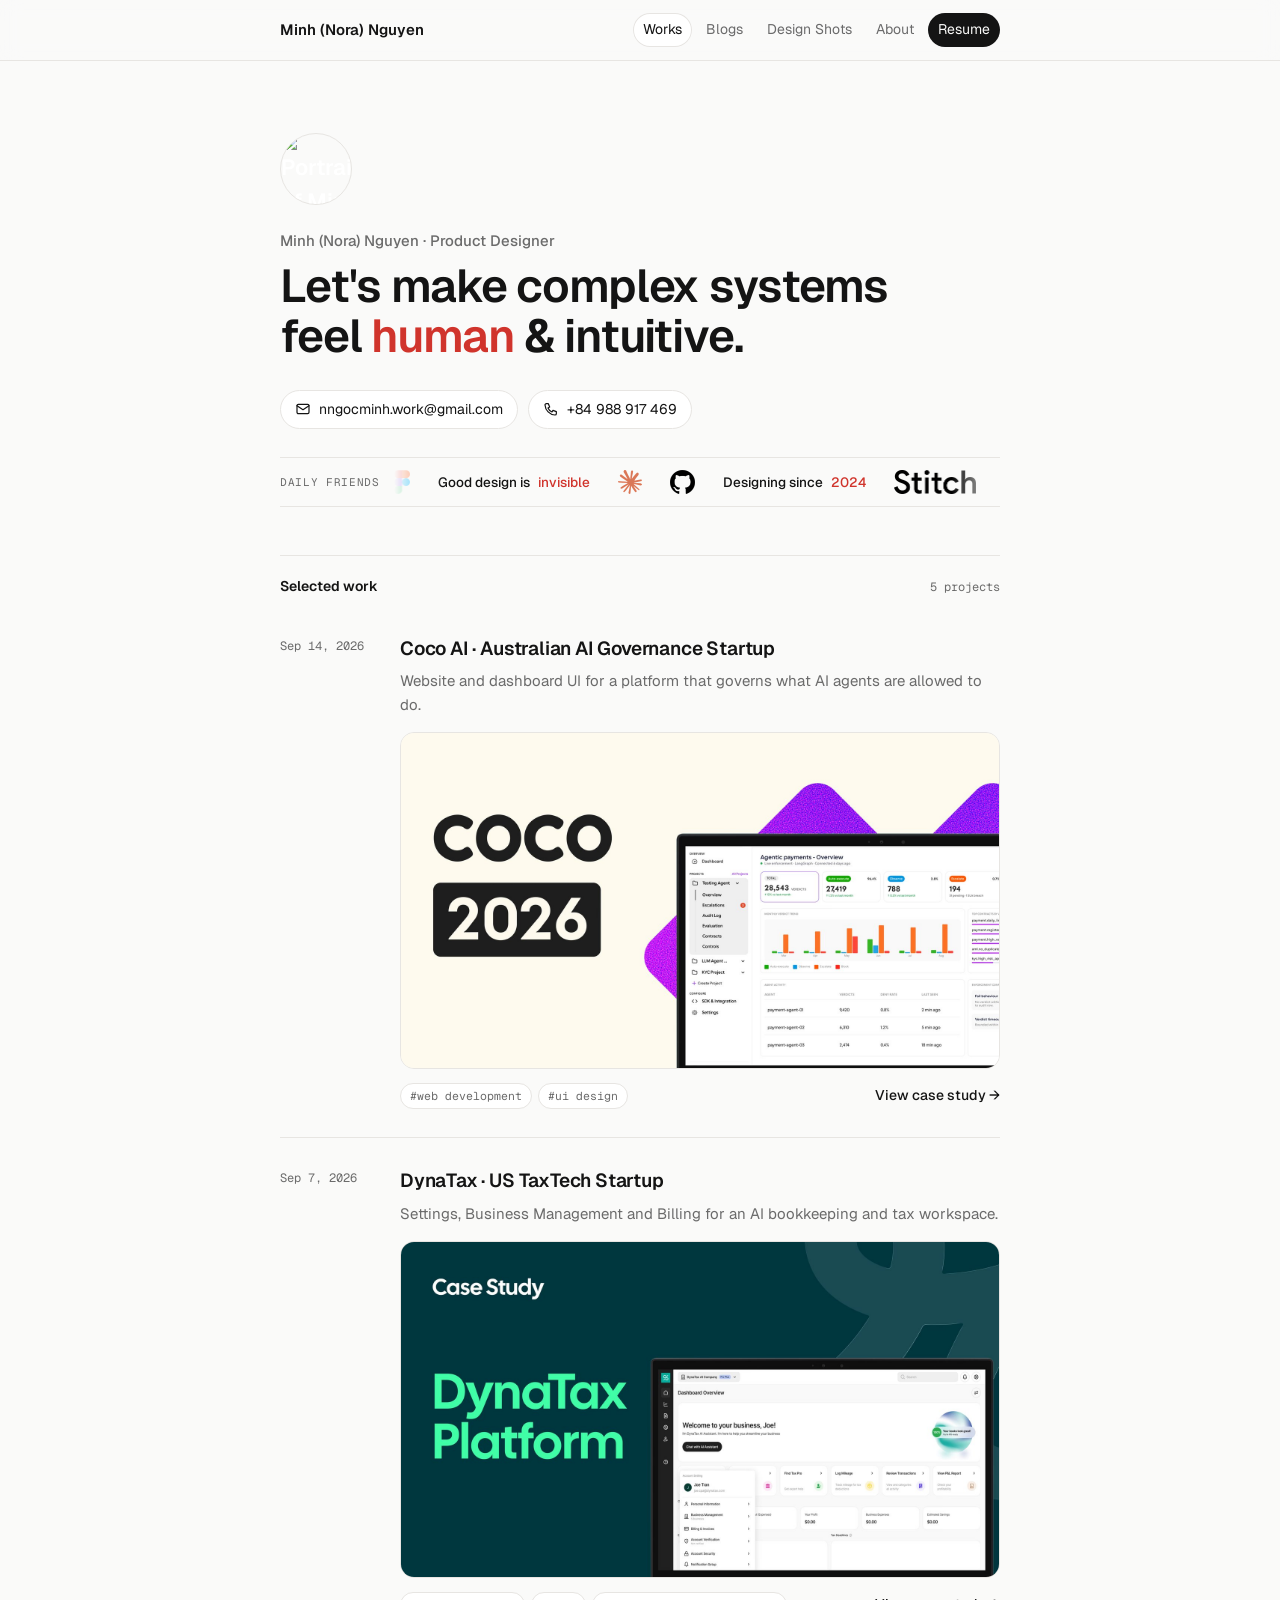
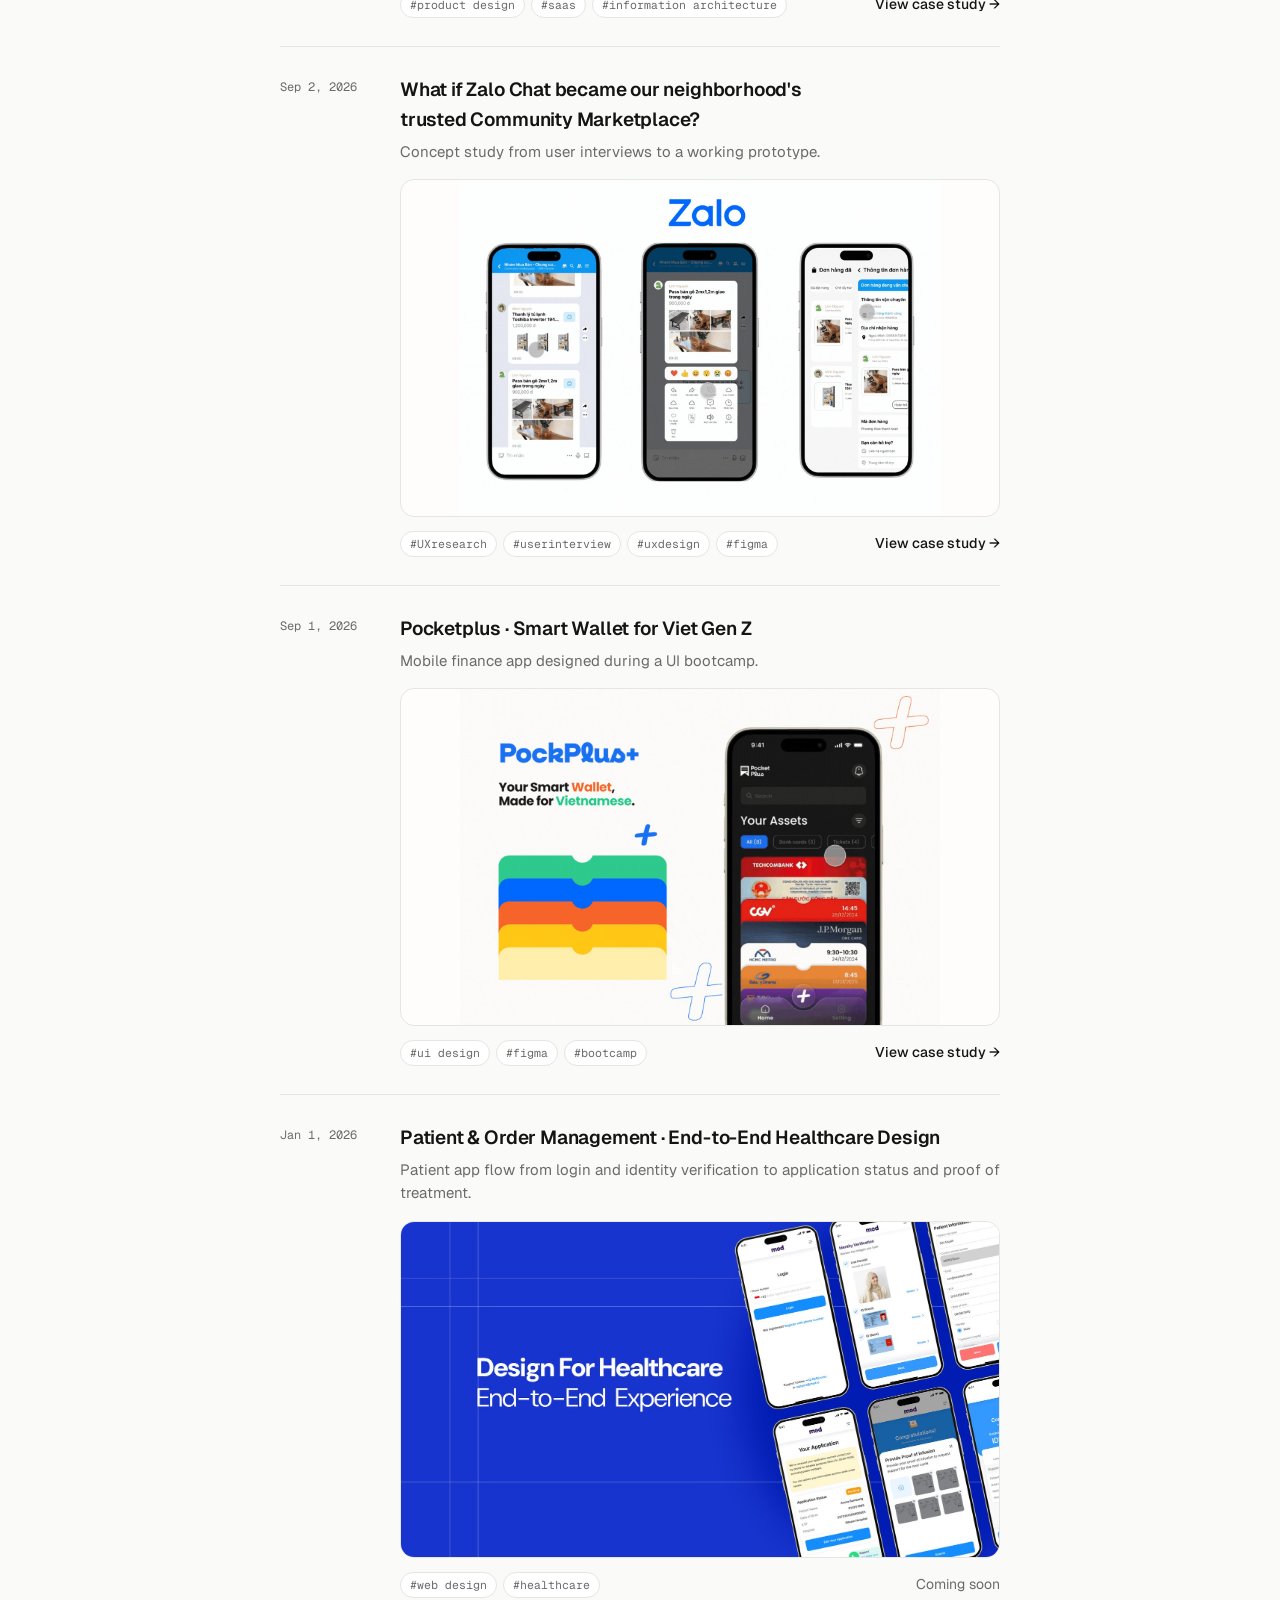
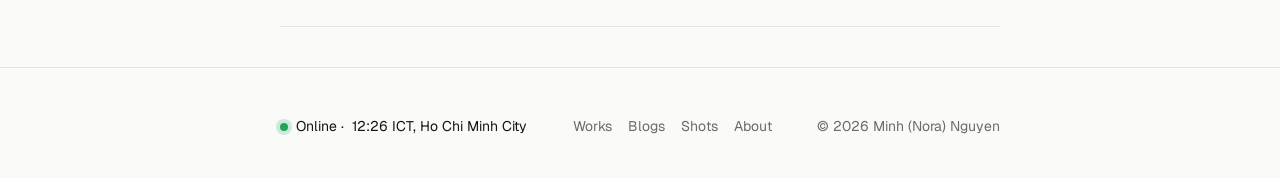
==== commit 1cd84c62: "Daily friends strip: logo images only, equal height, no chips Co-Authored-By: Claude Opus 5.5 <norep" ====
--- a/index.html
+++ b/index.html
@@ -39,7 +39,7 @@
     </div>
     <div class="friends">
       <span class="lbl">Daily friends</span>
-      <div class="marquee"><div class="track"><span class="tool"><img src="/assets/logos/figma.png" width="22" height="22" alt="">Figma</span><span class="slogan">Good design is <i>invisible</i></span><span class="tool"><span class="mono" aria-hidden="true">C</span>Claude</span><span class="tool"><span class="mono" aria-hidden="true">G</span>GitHub</span><span class="slogan">Designing since <i>2024</i></span><span class="tool"><span class="mono" aria-hidden="true">S</span>Stitch</span><span class="tool"><img src="/assets/logos/illustrator.png" width="22" height="22" alt="">Illustrator</span><span class="tool"><img src="/assets/logos/photoshop.png" width="22" height="22" alt="">Photoshop</span><span aria-hidden="true" style="display:contents"><span class="tool"><img aria-hidden="true" src="/assets/logos/figma.png" width="22" height="22" alt="">Figma</span><span class="slogan">Good design is <i>invisible</i></span><span class="tool"><span class="mono" aria-hidden="true">C</span>Claude</span><span class="tool"><span class="mono" aria-hidden="true">G</span>GitHub</span><span class="slogan">Designing since <i>2024</i></span><span class="tool"><span class="mono" aria-hidden="true">S</span>Stitch</span><span class="tool"><img aria-hidden="true" src="/assets/logos/illustrator.png" width="22" height="22" alt="">Illustrator</span><span class="tool"><img aria-hidden="true" src="/assets/logos/photoshop.png" width="22" height="22" alt="">Photoshop</span></span></div></div>
+      <div class="marquee"><div class="track"><img class="logo" src="/assets/logos/figma.png" height="24" width="16" alt="Figma"><span class="slogan">Good design is <i>invisible</i></span><img class="logo" src="/assets/logos/claude.png" height="24" width="24" alt="Claude"><img class="logo" src="/assets/logos/github.png" height="24" width="25" alt="GitHub"><span class="slogan">Designing since <i>2024</i></span><img class="logo" src="/assets/logos/stitch.png" height="24" width="83" alt="Stitch"><img class="logo" src="/assets/logos/illustrator.png" height="24" width="24" alt="Adobe Illustrator"><img class="logo" src="/assets/logos/photoshop.png" height="24" width="24" alt="Adobe Photoshop"><img class="logo" src="/assets/logos/figma.png" height="24" width="16" aria-hidden="true" alt="Figma"><span class="slogan" aria-hidden="true">Good design is <i>invisible</i></span><img class="logo" src="/assets/logos/claude.png" height="24" width="24" aria-hidden="true" alt="Claude"><img class="logo" src="/assets/logos/github.png" height="24" width="25" aria-hidden="true" alt="GitHub"><span class="slogan" aria-hidden="true">Designing since <i>2024</i></span><img class="logo" src="/assets/logos/stitch.png" height="24" width="83" aria-hidden="true" alt="Stitch"><img class="logo" src="/assets/logos/illustrator.png" height="24" width="24" aria-hidden="true" alt="Adobe Illustrator"><img class="logo" src="/assets/logos/photoshop.png" height="24" width="24" aria-hidden="true" alt="Adobe Photoshop"></div></div>
     </div>
   </header>
 
--- a/assets/site.css
+++ b/assets/site.css
@@ -219,7 +219,7 @@
 .friends{margin-top:28px;display:flex;align-items:center;gap:14px;border-top:1px solid var(--line);border-bottom:1px solid var(--line);padding:12px 0;overflow:hidden}
 .friends .lbl{font-family:var(--font-mono);font-size:11px;letter-spacing:.06em;text-transform:uppercase;color:var(--muted);white-space:nowrap;flex:none}
 .marquee{flex:1;overflow:hidden;-webkit-mask-image:linear-gradient(90deg,transparent,#000 8%,#000 92%,transparent);mask-image:linear-gradient(90deg,transparent,#000 8%,#000 92%,transparent)}
-.track{display:flex;gap:10px;width:max-content;animation:slide 28s linear infinite}
+.track{display:flex;align-items:center;gap:28px;padding-right:28px;width:max-content;animation:slide 28s linear infinite}
 .marquee:hover .track{animation-play-state:paused}
 .track>*{flex:none;display:inline-flex;align-items:center;gap:8px;font-size:13.5px;white-space:nowrap}
 .tool{border:1px solid var(--line);background:var(--surface);border-radius:999px;padding:4px 12px 4px 4px;line-height:1}
@@ -230,3 +230,6 @@
 @keyframes slide{from{transform:translateX(0)}to{transform:translateX(-50%)}}
 @media (prefers-reduced-motion:reduce){.track{animation:none}}
 @media (max-width:560px){.friends{flex-direction:column;align-items:flex-start;gap:8px}.marquee{width:100%}}
+
+.track .logo{height:24px;width:auto;display:block}
+.track .slogan{padding:0}
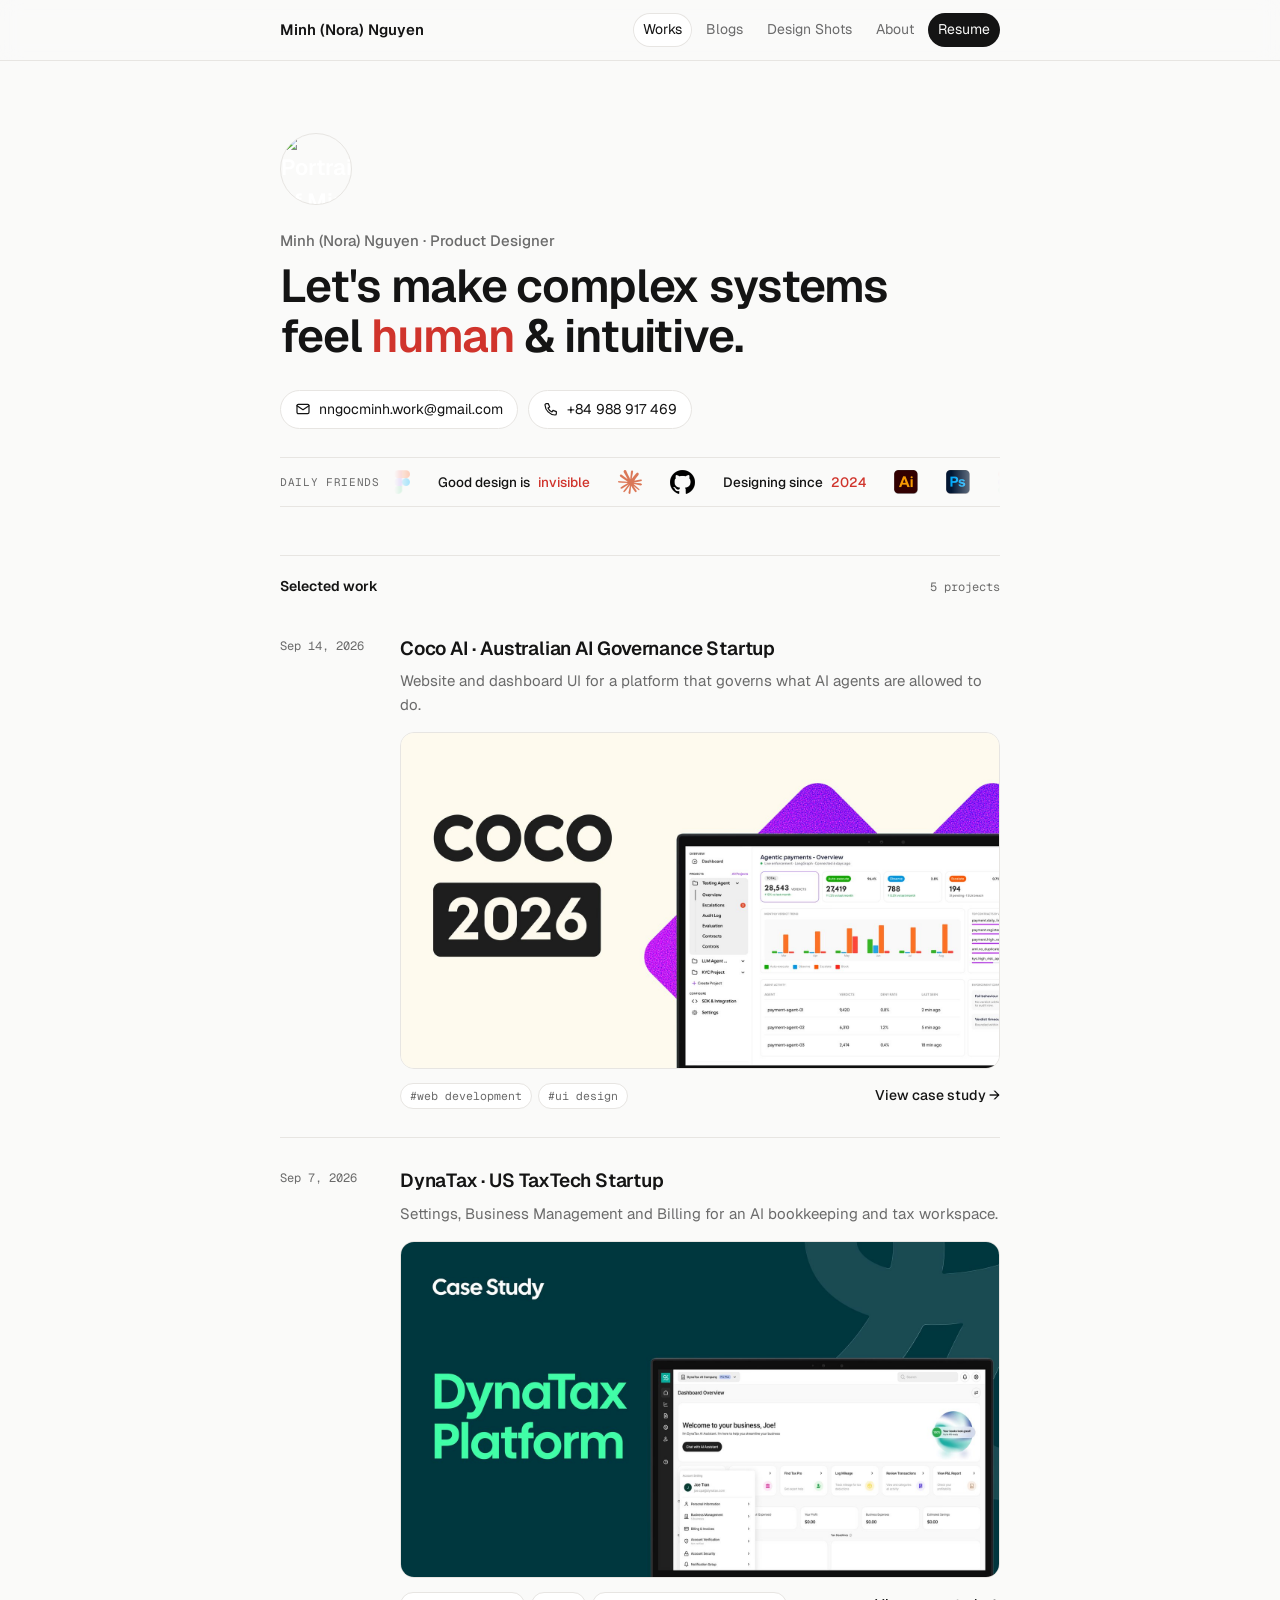
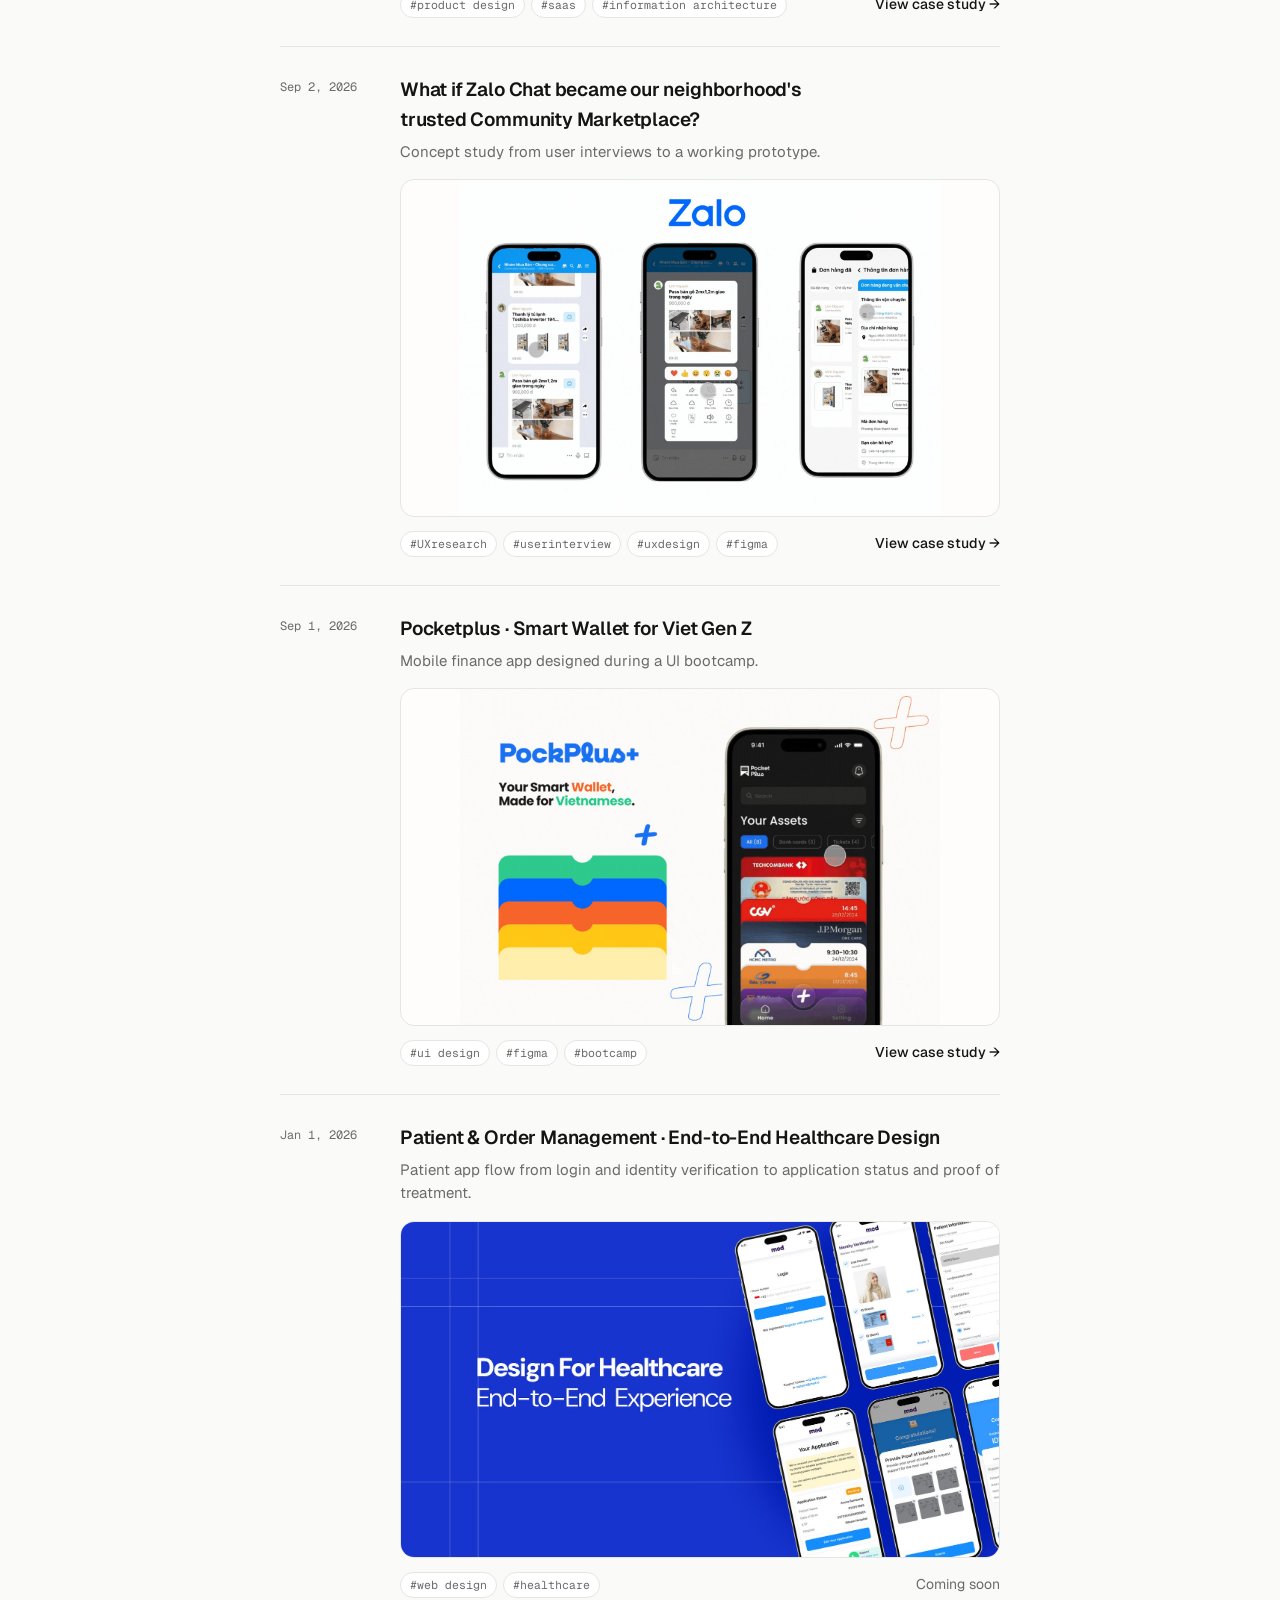
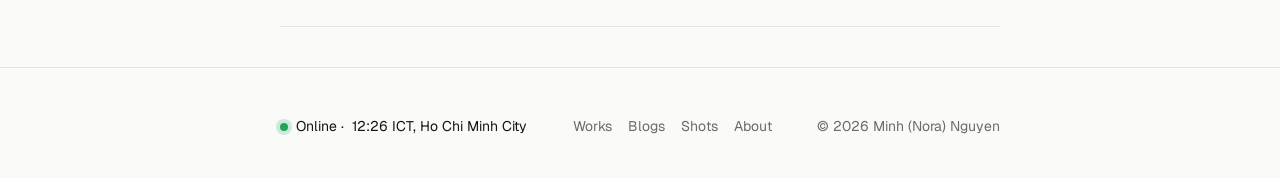
==== commit ede90c88: "Remove Stitch from daily friends strip Co-Authored-By: Claude Opus 5.5 <noreply@anthropic.com> Claud" ====
--- a/index.html
+++ b/index.html
@@ -39,7 +39,7 @@
     </div>
     <div class="friends">
       <span class="lbl">Daily friends</span>
-      <div class="marquee"><div class="track"><img class="logo" src="/assets/logos/figma.png" height="24" width="16" alt="Figma"><span class="slogan">Good design is <i>invisible</i></span><img class="logo" src="/assets/logos/claude.png" height="24" width="24" alt="Claude"><img class="logo" src="/assets/logos/github.png" height="24" width="25" alt="GitHub"><span class="slogan">Designing since <i>2024</i></span><img class="logo" src="/assets/logos/stitch.png" height="24" width="83" alt="Stitch"><img class="logo" src="/assets/logos/illustrator.png" height="24" width="24" alt="Adobe Illustrator"><img class="logo" src="/assets/logos/photoshop.png" height="24" width="24" alt="Adobe Photoshop"><img class="logo" src="/assets/logos/figma.png" height="24" width="16" aria-hidden="true" alt="Figma"><span class="slogan" aria-hidden="true">Good design is <i>invisible</i></span><img class="logo" src="/assets/logos/claude.png" height="24" width="24" aria-hidden="true" alt="Claude"><img class="logo" src="/assets/logos/github.png" height="24" width="25" aria-hidden="true" alt="GitHub"><span class="slogan" aria-hidden="true">Designing since <i>2024</i></span><img class="logo" src="/assets/logos/stitch.png" height="24" width="83" aria-hidden="true" alt="Stitch"><img class="logo" src="/assets/logos/illustrator.png" height="24" width="24" aria-hidden="true" alt="Adobe Illustrator"><img class="logo" src="/assets/logos/photoshop.png" height="24" width="24" aria-hidden="true" alt="Adobe Photoshop"></div></div>
+      <div class="marquee"><div class="track"><img class="logo" src="/assets/logos/figma.png" height="24" width="16" alt="Figma"><span class="slogan">Good design is <i>invisible</i></span><img class="logo" src="/assets/logos/claude.png" height="24" width="24" alt="Claude"><img class="logo" src="/assets/logos/github.png" height="24" width="25" alt="GitHub"><span class="slogan">Designing since <i>2024</i></span><img class="logo" src="/assets/logos/illustrator.png" height="24" width="24" alt="Adobe Illustrator"><img class="logo" src="/assets/logos/photoshop.png" height="24" width="24" alt="Adobe Photoshop"><img class="logo" src="/assets/logos/figma.png" height="24" width="16" aria-hidden="true" alt="Figma"><span class="slogan" aria-hidden="true">Good design is <i>invisible</i></span><img class="logo" src="/assets/logos/claude.png" height="24" width="24" aria-hidden="true" alt="Claude"><img class="logo" src="/assets/logos/github.png" height="24" width="25" aria-hidden="true" alt="GitHub"><span class="slogan" aria-hidden="true">Designing since <i>2024</i></span><img class="logo" src="/assets/logos/illustrator.png" height="24" width="24" aria-hidden="true" alt="Adobe Illustrator"><img class="logo" src="/assets/logos/photoshop.png" height="24" width="24" aria-hidden="true" alt="Adobe Photoshop"></div></div>
     </div>
   </header>
 
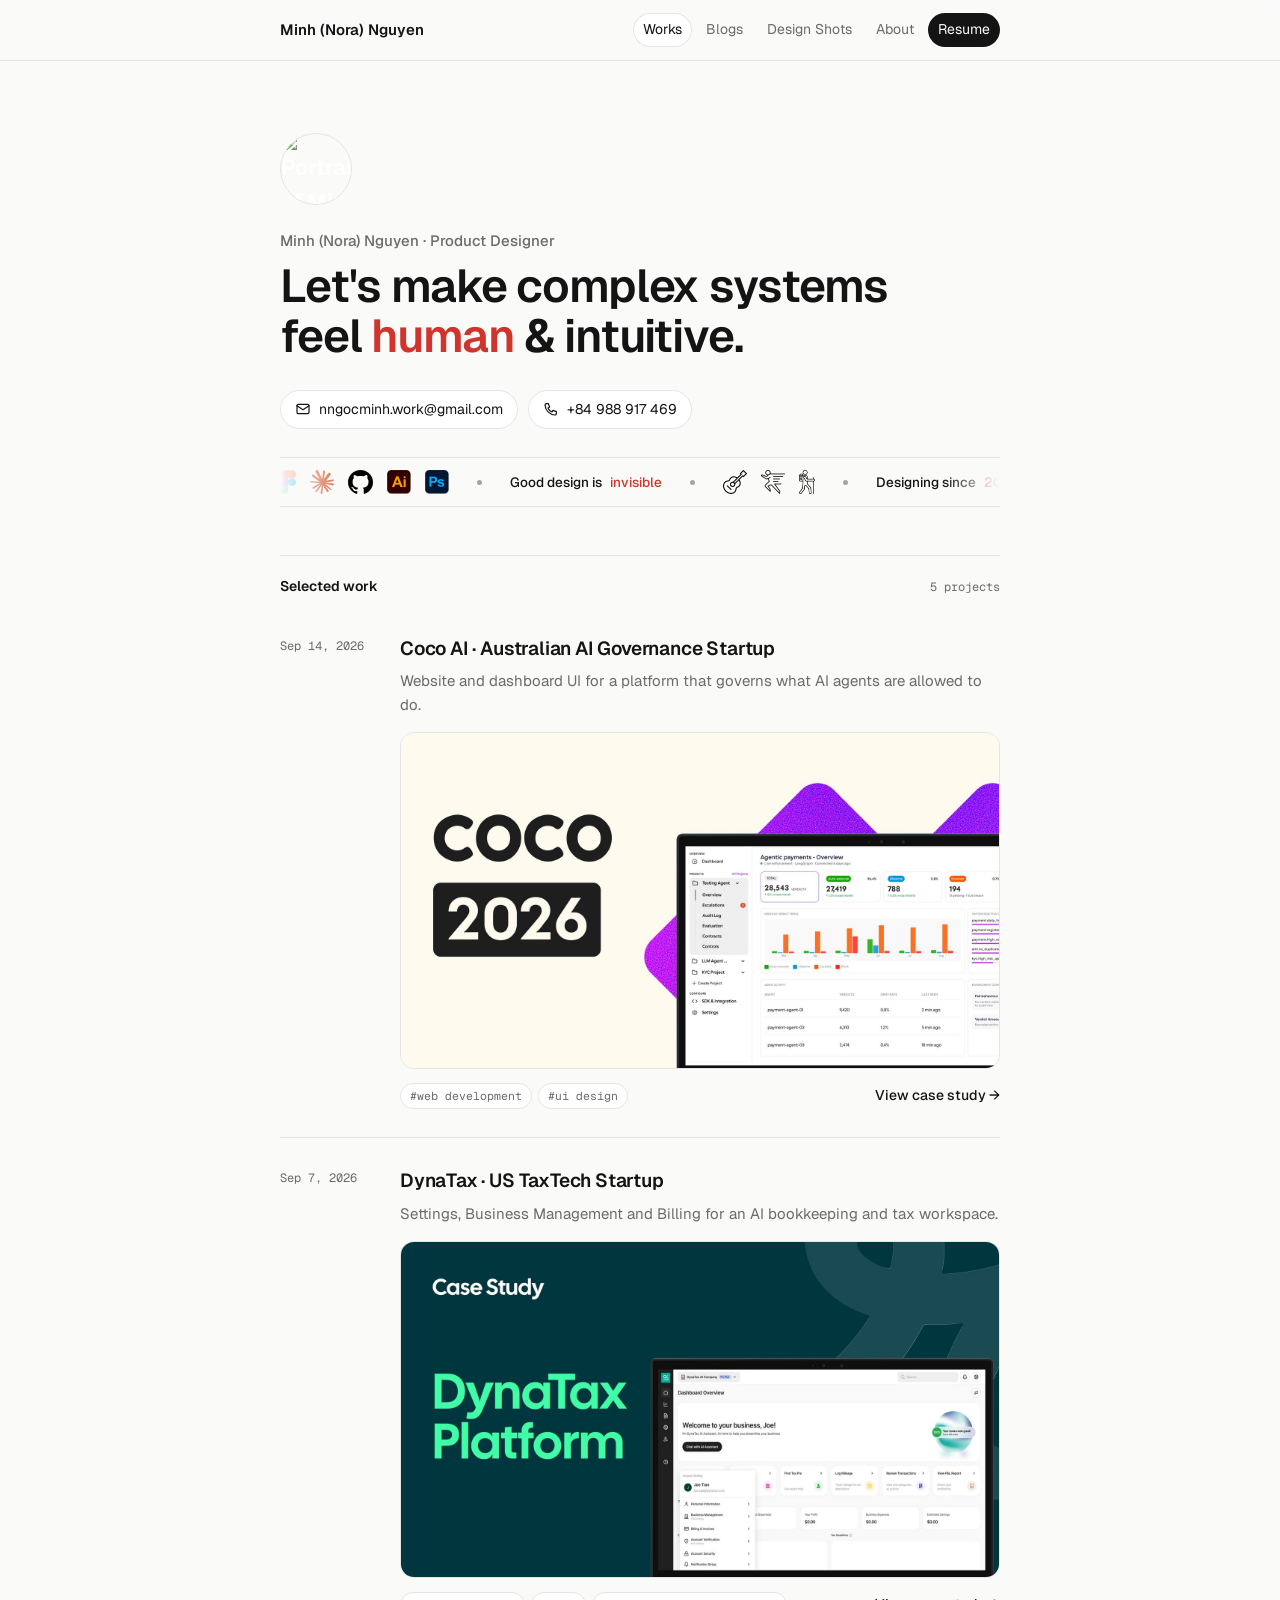
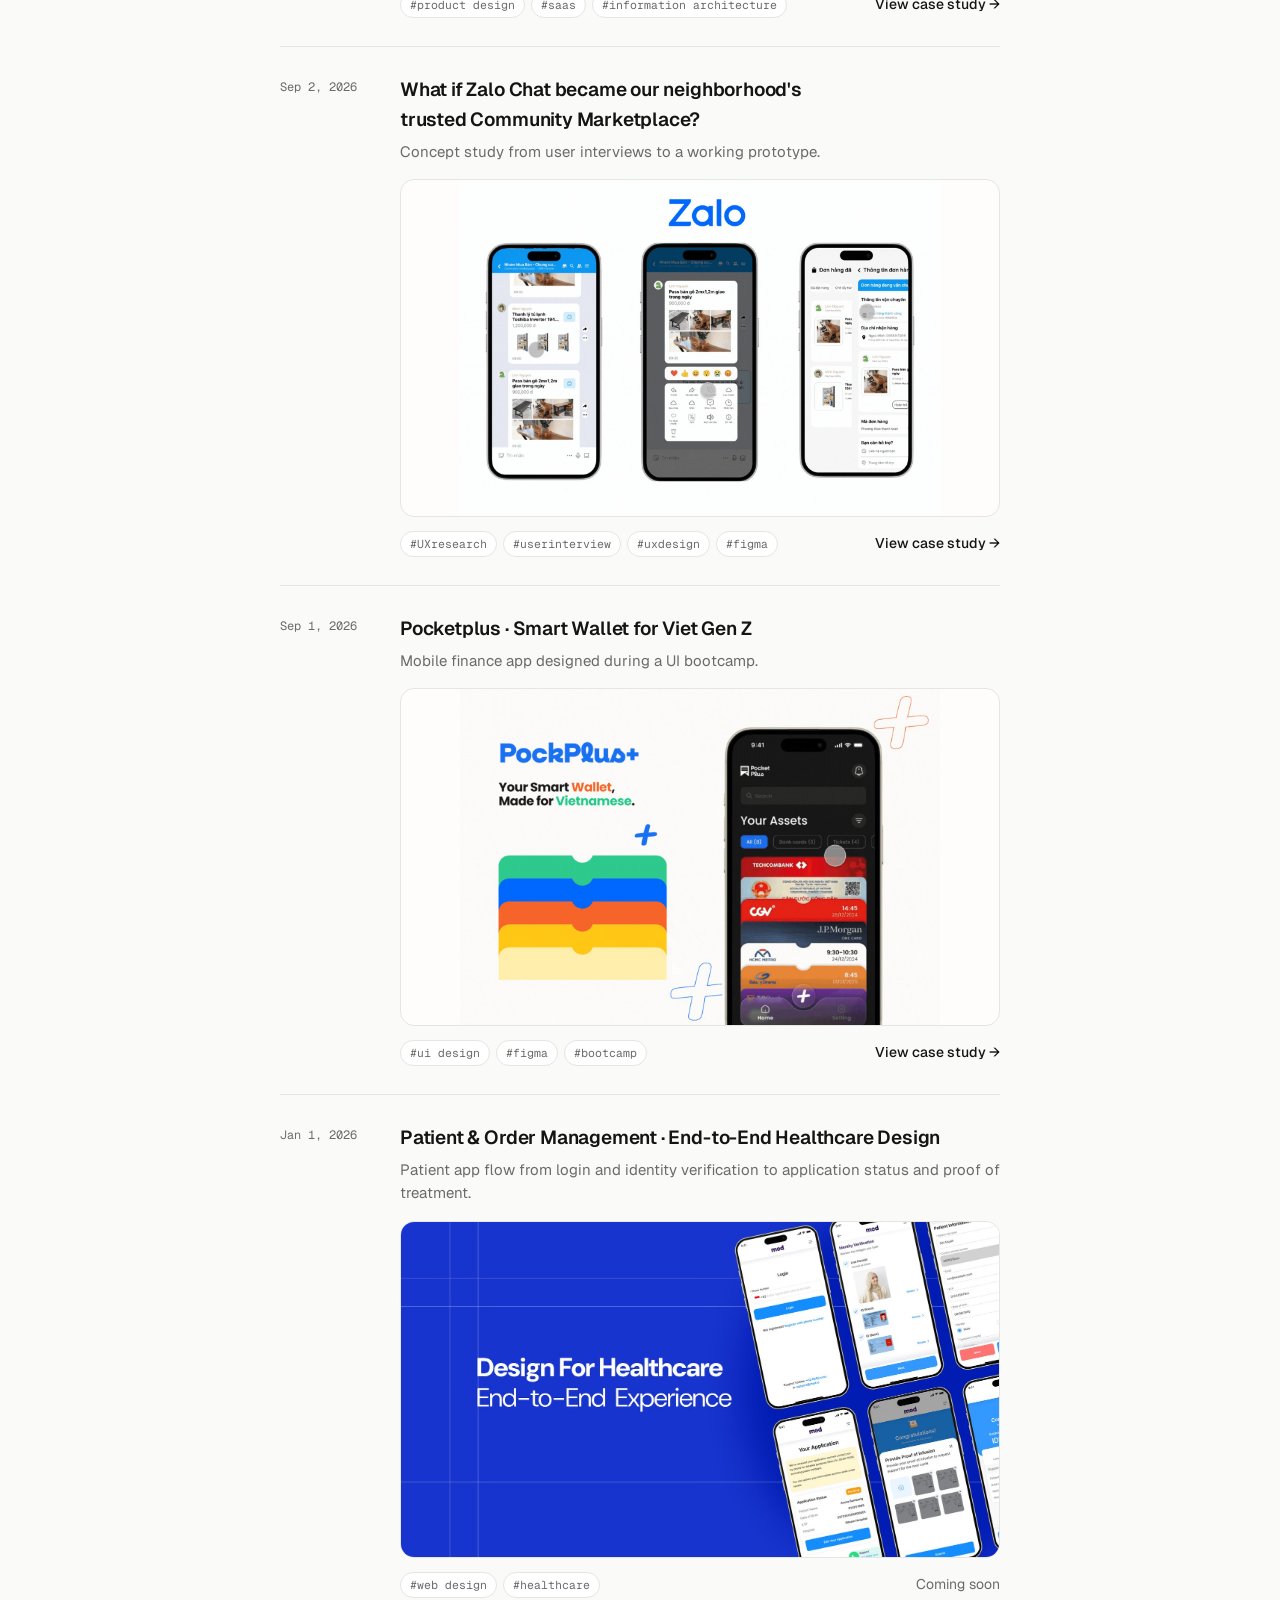
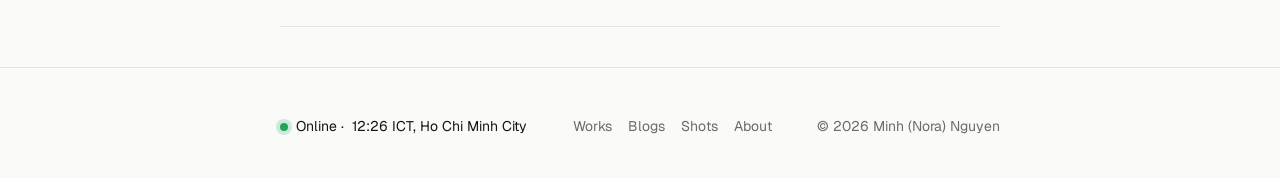
==== commit cf8d2c18: "Hero marquee: logo group, quotes and hobby icons separated by dots Co-Authored-By: Claude Opus 5.5 <" ====
--- a/index.html
+++ b/index.html
@@ -38,8 +38,7 @@
       <a href="tel:+84988917469"><svg viewBox="0 0 24 24" fill="none" stroke="currentColor" stroke-width="1.8" stroke-linecap="round" stroke-linejoin="round" aria-hidden="true"><path d="M5 4h3l2 5-2.5 1.5a11 11 0 0 0 6 6L15 14l5 2v3a2 2 0 0 1-2 2A16 16 0 0 1 3 6a2 2 0 0 1 2-2"/></svg>+84 988 917 469</a>
     </div>
     <div class="friends">
-      <span class="lbl">Daily friends</span>
-      <div class="marquee"><div class="track"><img class="logo" src="/assets/logos/figma.png" height="24" width="16" alt="Figma"><span class="slogan">Good design is <i>invisible</i></span><img class="logo" src="/assets/logos/claude.png" height="24" width="24" alt="Claude"><img class="logo" src="/assets/logos/github.png" height="24" width="25" alt="GitHub"><span class="slogan">Designing since <i>2024</i></span><img class="logo" src="/assets/logos/illustrator.png" height="24" width="24" alt="Adobe Illustrator"><img class="logo" src="/assets/logos/photoshop.png" height="24" width="24" alt="Adobe Photoshop"><img class="logo" src="/assets/logos/figma.png" height="24" width="16" aria-hidden="true" alt="Figma"><span class="slogan" aria-hidden="true">Good design is <i>invisible</i></span><img class="logo" src="/assets/logos/claude.png" height="24" width="24" aria-hidden="true" alt="Claude"><img class="logo" src="/assets/logos/github.png" height="24" width="25" aria-hidden="true" alt="GitHub"><span class="slogan" aria-hidden="true">Designing since <i>2024</i></span><img class="logo" src="/assets/logos/illustrator.png" height="24" width="24" aria-hidden="true" alt="Adobe Illustrator"><img class="logo" src="/assets/logos/photoshop.png" height="24" width="24" aria-hidden="true" alt="Adobe Photoshop"></div></div>
+      <div class="marquee"><div class="track"><span class="grp"><img class="logo" src="/assets/logos/figma.png" height="24" width="16" alt="Figma"><img class="logo" src="/assets/logos/claude.png" height="24" width="24" alt="Claude"><img class="logo" src="/assets/logos/github.png" height="24" width="25" alt="GitHub"><img class="logo" src="/assets/logos/illustrator.png" height="24" width="24" alt="Adobe Illustrator"><img class="logo" src="/assets/logos/photoshop.png" height="24" width="24" alt="Adobe Photoshop"></span><span class="dot" aria-hidden="true"></span><span class="slogan">Good design is <i>invisible</i></span><span class="dot" aria-hidden="true"></span><span class="grp"><img class="logo" src="/assets/logos/guitar.png" height="24" width="24" alt="Guitar"><img class="logo" src="/assets/logos/running.png" height="24" width="24" alt="Running"><img class="logo" src="/assets/logos/hiking.png" height="24" width="16" alt="Hiking"></span><span class="dot" aria-hidden="true"></span><span class="slogan">Designing since <i>2024</i></span><span class="dot" aria-hidden="true"></span><span class="grp"><img class="logo" src="/assets/logos/figma.png" height="24" width="16" alt="Figma"><img class="logo" src="/assets/logos/claude.png" height="24" width="24" alt="Claude"><img class="logo" src="/assets/logos/github.png" height="24" width="25" alt="GitHub"><img class="logo" src="/assets/logos/illustrator.png" height="24" width="24" alt="Adobe Illustrator"><img class="logo" src="/assets/logos/photoshop.png" height="24" width="24" alt="Adobe Photoshop"></span><span class="dot" aria-hidden="true"></span><span class="slogan">Show up, <i>stay consistent</i></span><span class="dot" aria-hidden="true"></span><span class="grp"><img class="logo" src="/assets/logos/figma.png" height="24" width="16" aria-hidden="true" alt="Figma"><img class="logo" src="/assets/logos/claude.png" height="24" width="24" aria-hidden="true" alt="Claude"><img class="logo" src="/assets/logos/github.png" height="24" width="25" aria-hidden="true" alt="GitHub"><img class="logo" src="/assets/logos/illustrator.png" height="24" width="24" aria-hidden="true" alt="Adobe Illustrator"><img class="logo" src="/assets/logos/photoshop.png" height="24" width="24" aria-hidden="true" alt="Adobe Photoshop"></span><span class="dot" aria-hidden="true"></span><span class="slogan" aria-hidden="true">Good design is <i>invisible</i></span><span class="dot" aria-hidden="true"></span><span class="grp"><img class="logo" src="/assets/logos/guitar.png" height="24" width="24" aria-hidden="true" alt="Guitar"><img class="logo" src="/assets/logos/running.png" height="24" width="24" aria-hidden="true" alt="Running"><img class="logo" src="/assets/logos/hiking.png" height="24" width="16" aria-hidden="true" alt="Hiking"></span><span class="dot" aria-hidden="true"></span><span class="slogan" aria-hidden="true">Designing since <i>2024</i></span><span class="dot" aria-hidden="true"></span><span class="grp"><img class="logo" src="/assets/logos/figma.png" height="24" width="16" aria-hidden="true" alt="Figma"><img class="logo" src="/assets/logos/claude.png" height="24" width="24" aria-hidden="true" alt="Claude"><img class="logo" src="/assets/logos/github.png" height="24" width="25" aria-hidden="true" alt="GitHub"><img class="logo" src="/assets/logos/illustrator.png" height="24" width="24" aria-hidden="true" alt="Adobe Illustrator"><img class="logo" src="/assets/logos/photoshop.png" height="24" width="24" aria-hidden="true" alt="Adobe Photoshop"></span><span class="dot" aria-hidden="true"></span><span class="slogan" aria-hidden="true">Show up, <i>stay consistent</i></span><span class="dot" aria-hidden="true"></span></div></div>
     </div>
   </header>
 
--- a/assets/site.css
+++ b/assets/site.css
@@ -233,3 +233,7 @@
 
 .track .logo{height:24px;width:auto;display:block}
 .track .slogan{padding:0}
+.track .grp{display:inline-flex;align-items:center;gap:14px}
+.track .dot{width:5px;height:5px;border-radius:50%;background:var(--muted);opacity:.6}
+@media (prefers-color-scheme:dark){:root:not([data-theme="light"]) .track .grp img[src*="github"],:root:not([data-theme="light"]) .track .grp img[src*="guitar"],:root:not([data-theme="light"]) .track .grp img[src*="running"],:root:not([data-theme="light"]) .track .grp img[src*="hiking"]{filter:invert(1)}}
+:root[data-theme="dark"] .track .grp img[src*="github"],:root[data-theme="dark"] .track .grp img[src*="guitar"],:root[data-theme="dark"] .track .grp img[src*="running"],:root[data-theme="dark"] .track .grp img[src*="hiking"]{filter:invert(1)}
